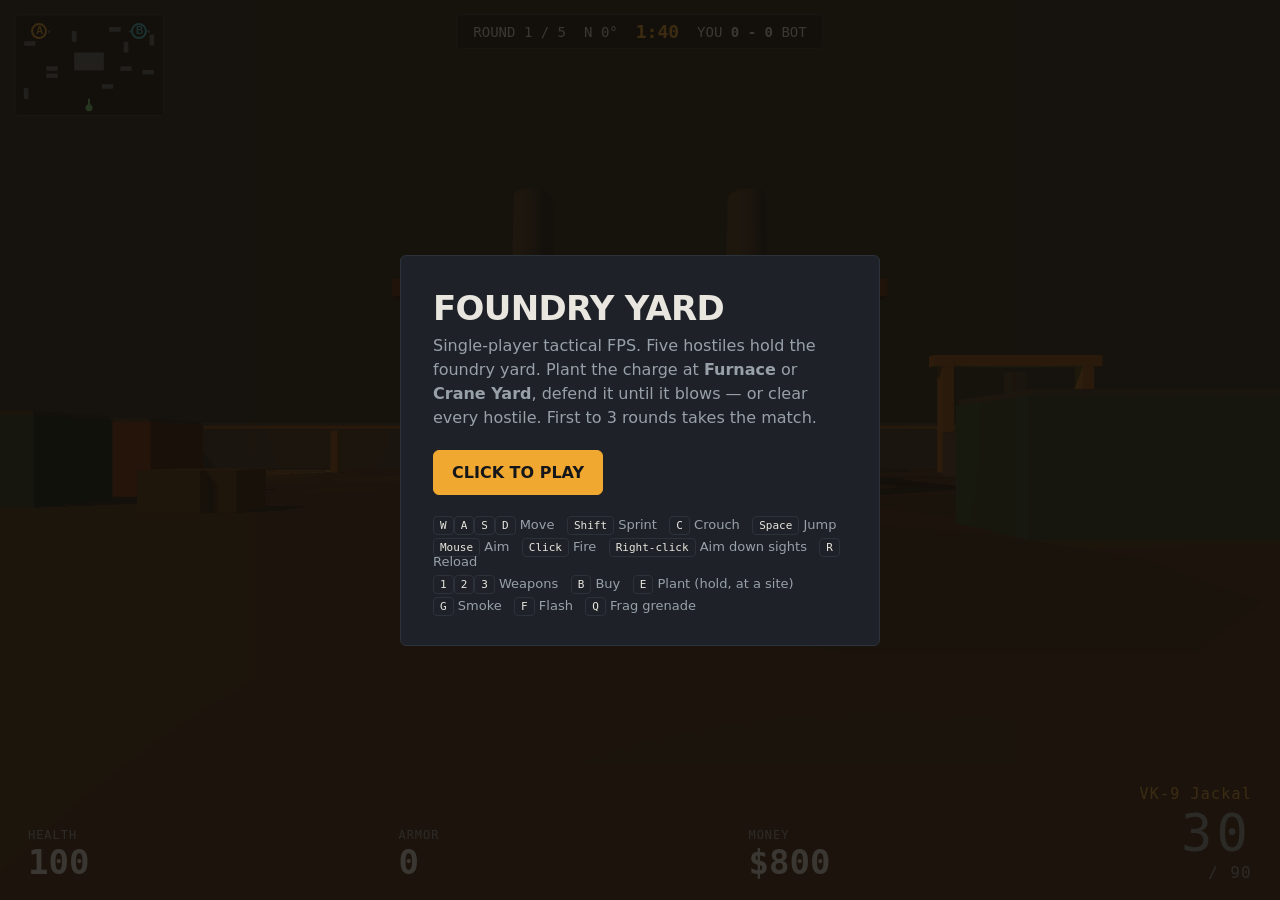
==== game/index.html @ 95e9629a "forge-fps: FOUNDRY YARD tactical FPS — original single-player three.js game Original 80x56 foundry-y" ====
<!doctype html>
<html lang="en">
<head>
<meta charset="utf-8">
<meta name="viewport" content="width=device-width, initial-scale=1">
<title>FOUNDRY YARD — Tactical FPS</title>
<style>
  :root { --amber:#f0a830; --cyan:#37c8d8; --ink:#e9e6df; --muted:#98a0a8; --red:#ff5a4d; --green:#7ddc7d; }
  * { box-sizing:border-box; }
  html,body { margin:0; height:100%; overflow:hidden; background:#1a1611; color:var(--ink); font-family:system-ui,-apple-system,'Segoe UI',sans-serif; }
  #game,#game canvas { position:fixed; inset:0; display:block; }
  #hud { position:fixed; inset:0; pointer-events:none; }
  #crosshair { position:fixed; left:50%; top:50%; width:22px; height:22px; transform:translate(-50%,-50%); }
  #crosshair i { position:absolute; background:var(--ink); opacity:.9; }
  #crosshair i:nth-child(1){ left:10px; top:0; width:2px; height:7px; }
  #crosshair i:nth-child(2){ left:10px; bottom:0; width:2px; height:7px; }
  #crosshair i:nth-child(3){ top:10px; left:0; height:2px; width:7px; }
  #crosshair i:nth-child(4){ top:10px; right:0; height:2px; width:7px; }
  #hitmarker { position:fixed; left:50%; top:50%; width:28px; height:28px; transform:translate(-50%,-50%) rotate(45deg); opacity:0; }
  #hitmarker.on { opacity:1; }
  #hitmarker i { position:absolute; background:var(--red); }
  #hitmarker.head i { background:var(--amber); }
  #hitmarker i:nth-child(1){ left:13px; top:0; width:2px; height:9px; }
  #hitmarker i:nth-child(2){ left:13px; bottom:0; width:2px; height:9px; }
  #hitmarker i:nth-child(3){ top:13px; left:0; height:2px; width:9px; }
  #hitmarker i:nth-child(4){ top:13px; right:0; height:2px; width:9px; }
  #topbar { position:fixed; top:14px; left:50%; transform:translateX(-50%); display:flex; gap:18px; align-items:center; font-family:ui-monospace,Menlo,monospace; font-size:14px; background:rgba(10,12,10,.6); padding:6px 16px; border:1px solid #2c323a; border-radius:4px; }
  #timer { color:var(--amber); font-size:18px; font-weight:700; }
  #score-value { color:var(--ink); font-weight:700; }
  #minimap { position:fixed; top:14px; left:14px; border:1px solid #2c323a; border-radius:4px; }
  #killfeed { position:fixed; top:14px; right:14px; text-align:right; font-size:13px; color:var(--ink); display:grid; gap:4px; }
  #killfeed div { background:rgba(10,12,10,.6); padding:3px 8px; border-radius:3px; }
  #bottombar { position:fixed; left:0; right:0; bottom:0; display:flex; justify-content:space-between; align-items:flex-end; padding:18px 28px; font-family:ui-monospace,Menlo,monospace; }
  .stat b { font-size:34px; font-weight:600; }
  .stat span { color:var(--muted); font-size:12px; display:block; letter-spacing:.08em; }
  #ammo-mag { font-size:52px; }
  #ammo-reserve { font-size:16px; color:var(--muted); }
  #weapon-name { font-size:15px; color:var(--amber); }
  #center-msg { position:fixed; top:22%; left:50%; transform:translateX(-50%); font-size:20px; font-weight:600; letter-spacing:.06em; text-shadow:0 2px 8px #000; text-align:center; }
  #plant-bar { position:fixed; top:32%; left:50%; transform:translateX(-50%); width:280px; text-align:center; }
  #plant-bar .track { height:8px; background:#2c323a; border-radius:4px; overflow:hidden; }
  #plant-fill { height:100%; width:0; background:var(--amber); }
  #plant-label { font-size:12px; letter-spacing:.12em; color:var(--amber); margin-top:6px; }
  #vignette { position:fixed; inset:0; pointer-events:none; opacity:0; background:radial-gradient(ellipse at center, transparent 55%, rgba(255,30,20,.55) 100%); transition:opacity .2s; }
  #vignette.on { opacity:1; }
  #flash { position:fixed; inset:0; pointer-events:none; opacity:0; background:#fff; }
  #flash.on { opacity:.9; }
  .overlay { position:fixed; inset:0; display:grid; place-items:center; padding:24px; background:rgba(20,16,12,.82); }
  .overlay[hidden] { display:none; }
  .panel { width:min(480px,100%); padding:32px; background:#1e2228; border:1px solid #2c323a; border-radius:6px; }
  .panel h1 { margin:0 0 6px; font-size:34px; letter-spacing:-.02em; }
  .panel h1 em { color:var(--amber); font-style:normal; }
  .panel p { margin:0 0 20px; color:var(--muted); line-height:1.5; }
  .panel button { font:inherit; font-weight:600; padding:12px 18px; border:1px solid var(--amber); border-radius:6px; background:var(--amber); color:#14161a; cursor:pointer; }
  .panel button:hover { background:var(--ink); border-color:var(--ink); }
  .keys { margin:22px 0 0; padding:0; list-style:none; display:grid; gap:7px; font-size:13px; color:var(--muted); }
  .keys kbd { padding:2px 6px; border:1px solid #2c323a; border-radius:4px; font-family:ui-monospace,Menlo,monospace; font-size:11px; color:var(--ink); }
  #buy-menu { position:fixed; inset:0; display:grid; place-items:center; background:rgba(20,16,12,.7); pointer-events:auto; }
  #buy-menu[hidden] { display:none; }
  .buy-panel { width:min(520px,94%); background:#1e2228; border:1px solid var(--amber); border-radius:6px; padding:24px; }
  .buy-panel h2 { margin:0 0 14px; color:var(--amber); letter-spacing:.08em; }
  .buy-row { display:flex; justify-content:space-between; gap:12px; width:100%; text-align:left; font:inherit; color:var(--ink); background:#262b31; border:1px solid #2c323a; border-radius:5px; padding:12px; margin-bottom:8px; cursor:pointer; }
  .buy-row:hover { border-color:var(--amber); }
  .buy-row span { color:var(--muted); font-size:13px; }
  .buy-note { color:var(--muted); font-size:13px; margin-top:6px; }
</style>
</head>
<body>
<div id="game"></div>
<div id="hud" aria-hidden="true">
  <canvas id="minimap" width="148" height="100"></canvas>
  <div id="topbar"><span id="round-label">ROUND 1 / 5</span><span id="compass">N 0°</span><span id="timer">1:40</span><span>YOU <b id="score-value">0 - 0</b> BOT</span></div>
  <div id="killfeed"></div>
  <div id="crosshair"><i></i><i></i><i></i><i></i></div>
  <div id="hitmarker"><i></i><i></i><i></i><i></i></div>
  <div id="center-msg"></div>
  <div id="plant-bar" hidden><div class="track"><div id="plant-fill"></div></div><div id="plant-label"></div></div>
  <div id="bottombar">
    <div class="stat"><span>HEALTH</span><b id="hp">100</b></div>
    <div class="stat"><span>ARMOR</span><b id="armor">0</b></div>
    <div class="stat"><span>MONEY</span><b id="money">$800</b></div>
    <div class="stat" style="text-align:right"><span id="weapon-name">VK-9 Jackal</span><span><span id="ammo-mag">30</span><span id="ammo-reserve">/ 90</span></span></div>
  </div>
  <div id="vignette"></div>
  <div id="flash"></div>
</div>

<div id="menu" class="overlay">
  <section class="panel" role="dialog" aria-modal="true">
    <h1 id="menu-title">FOUNDRY <em>YARD</em></h1>
    <p>Single-player tactical FPS. Five hostiles hold the foundry yard. Plant the charge at <b>Furnace</b> or <b>Crane Yard</b>, defend it until it blows — or clear every hostile. First to 3 rounds takes the match.</p>
    <button id="play" type="button">CLICK TO PLAY</button>
    <ul class="keys">
      <li><kbd>W</kbd><kbd>A</kbd><kbd>S</kbd><kbd>D</kbd> Move &nbsp; <kbd>Shift</kbd> Sprint &nbsp; <kbd>C</kbd> Crouch &nbsp; <kbd>Space</kbd> Jump</li>
      <li><kbd>Mouse</kbd> Aim &nbsp; <kbd>Click</kbd> Fire &nbsp; <kbd>Right-click</kbd> Aim down sights &nbsp; <kbd>R</kbd> Reload</li>
      <li><kbd>1</kbd><kbd>2</kbd><kbd>3</kbd> Weapons &nbsp; <kbd>B</kbd> Buy &nbsp; <kbd>E</kbd> Plant (hold, at a site)</li>
      <li><kbd>G</kbd> Smoke &nbsp; <kbd>F</kbd> Flash &nbsp; <kbd>Q</kbd> Frag grenade</li>
    </ul>
  </section>
</div>

<div id="buy-menu" hidden>
  <div class="buy-panel"><h2>BUY — FOUNDRY YARD</h2><div id="buy-items"></div></div>
</div>

<div id="end" class="overlay" hidden>
  <section class="panel" role="dialog" aria-modal="true">
    <h1 id="end-title">ROUND WON</h1>
    <p id="end-sub"></p>
    <button id="restart" type="button">CONTINUE</button>
  </section>
</div>

<script type="importmap">
{ "imports": { "three": "./vendor/three/three.module.min.js" } }
</script>
<script type="module" src="./src/main.js"></script>
</body>
</html>
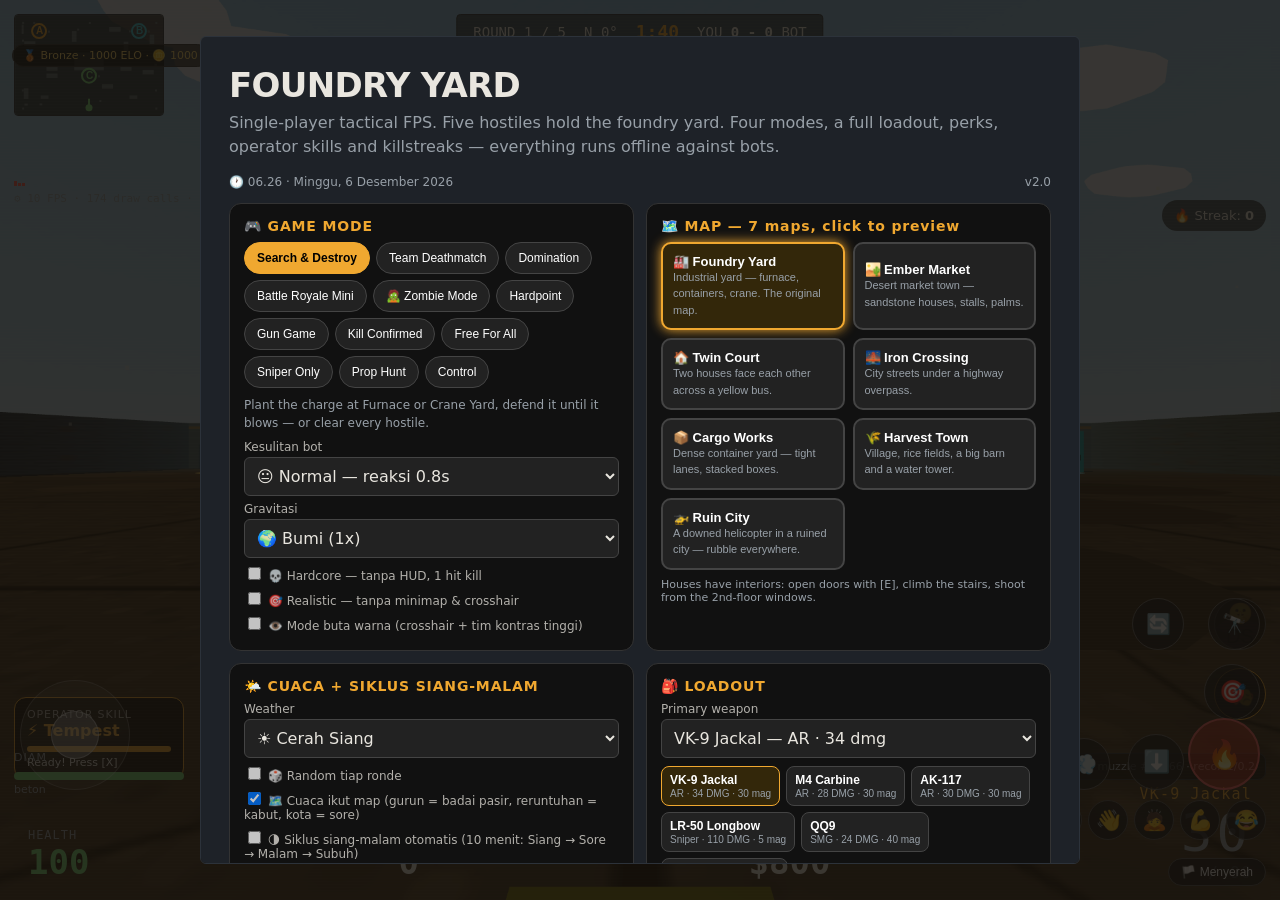
==== commit 92ce111a: "forge-fps v2: 7 maps, 21 weapons, mythic kill effects/finishers, emote wheel, weather + day-night cy" ====
--- a/game/index.html
+++ b/game/index.html
@@ -4,73 +4,27 @@
 <meta charset="utf-8">
 <meta name="viewport" content="width=device-width, initial-scale=1">
 <title>FOUNDRY YARD — Tactical FPS</title>
-<style>
-  :root { --amber:#f0a830; --cyan:#37c8d8; --ink:#e9e6df; --muted:#98a0a8; --red:#ff5a4d; --green:#7ddc7d; }
-  * { box-sizing:border-box; }
-  html,body { margin:0; height:100%; overflow:hidden; background:#1a1611; color:var(--ink); font-family:system-ui,-apple-system,'Segoe UI',sans-serif; }
-  #game,#game canvas { position:fixed; inset:0; display:block; }
-  #hud { position:fixed; inset:0; pointer-events:none; }
-  #crosshair { position:fixed; left:50%; top:50%; width:22px; height:22px; transform:translate(-50%,-50%); }
-  #crosshair i { position:absolute; background:var(--ink); opacity:.9; }
-  #crosshair i:nth-child(1){ left:10px; top:0; width:2px; height:7px; }
-  #crosshair i:nth-child(2){ left:10px; bottom:0; width:2px; height:7px; }
-  #crosshair i:nth-child(3){ top:10px; left:0; height:2px; width:7px; }
-  #crosshair i:nth-child(4){ top:10px; right:0; height:2px; width:7px; }
-  #hitmarker { position:fixed; left:50%; top:50%; width:28px; height:28px; transform:translate(-50%,-50%) rotate(45deg); opacity:0; }
-  #hitmarker.on { opacity:1; }
-  #hitmarker i { position:absolute; background:var(--red); }
-  #hitmarker.head i { background:var(--amber); }
-  #hitmarker i:nth-child(1){ left:13px; top:0; width:2px; height:9px; }
-  #hitmarker i:nth-child(2){ left:13px; bottom:0; width:2px; height:9px; }
-  #hitmarker i:nth-child(3){ top:13px; left:0; height:2px; width:9px; }
-  #hitmarker i:nth-child(4){ top:13px; right:0; height:2px; width:9px; }
-  #topbar { position:fixed; top:14px; left:50%; transform:translateX(-50%); display:flex; gap:18px; align-items:center; font-family:ui-monospace,Menlo,monospace; font-size:14px; background:rgba(10,12,10,.6); padding:6px 16px; border:1px solid #2c323a; border-radius:4px; }
-  #timer { color:var(--amber); font-size:18px; font-weight:700; }
-  #score-value { color:var(--ink); font-weight:700; }
-  #minimap { position:fixed; top:14px; left:14px; border:1px solid #2c323a; border-radius:4px; }
-  #killfeed { position:fixed; top:14px; right:14px; text-align:right; font-size:13px; color:var(--ink); display:grid; gap:4px; }
-  #killfeed div { background:rgba(10,12,10,.6); padding:3px 8px; border-radius:3px; }
-  #bottombar { position:fixed; left:0; right:0; bottom:0; display:flex; justify-content:space-between; align-items:flex-end; padding:18px 28px; font-family:ui-monospace,Menlo,monospace; }
-  .stat b { font-size:34px; font-weight:600; }
-  .stat span { color:var(--muted); font-size:12px; display:block; letter-spacing:.08em; }
-  #ammo-mag { font-size:52px; }
-  #ammo-reserve { font-size:16px; color:var(--muted); }
-  #weapon-name { font-size:15px; color:var(--amber); }
-  #center-msg { position:fixed; top:22%; left:50%; transform:translateX(-50%); font-size:20px; font-weight:600; letter-spacing:.06em; text-shadow:0 2px 8px #000; text-align:center; }
-  #plant-bar { position:fixed; top:32%; left:50%; transform:translateX(-50%); width:280px; text-align:center; }
-  #plant-bar .track { height:8px; background:#2c323a; border-radius:4px; overflow:hidden; }
-  #plant-fill { height:100%; width:0; background:var(--amber); }
-  #plant-label { font-size:12px; letter-spacing:.12em; color:var(--amber); margin-top:6px; }
-  #vignette { position:fixed; inset:0; pointer-events:none; opacity:0; background:radial-gradient(ellipse at center, transparent 55%, rgba(255,30,20,.55) 100%); transition:opacity .2s; }
-  #vignette.on { opacity:1; }
-  #flash { position:fixed; inset:0; pointer-events:none; opacity:0; background:#fff; }
-  #flash.on { opacity:.9; }
-  .overlay { position:fixed; inset:0; display:grid; place-items:center; padding:24px; background:rgba(20,16,12,.82); }
-  .overlay[hidden] { display:none; }
-  .panel { width:min(480px,100%); padding:32px; background:#1e2228; border:1px solid #2c323a; border-radius:6px; }
-  .panel h1 { margin:0 0 6px; font-size:34px; letter-spacing:-.02em; }
-  .panel h1 em { color:var(--amber); font-style:normal; }
-  .panel p { margin:0 0 20px; color:var(--muted); line-height:1.5; }
-  .panel button { font:inherit; font-weight:600; padding:12px 18px; border:1px solid var(--amber); border-radius:6px; background:var(--amber); color:#14161a; cursor:pointer; }
-  .panel button:hover { background:var(--ink); border-color:var(--ink); }
-  .keys { margin:22px 0 0; padding:0; list-style:none; display:grid; gap:7px; font-size:13px; color:var(--muted); }
-  .keys kbd { padding:2px 6px; border:1px solid #2c323a; border-radius:4px; font-family:ui-monospace,Menlo,monospace; font-size:11px; color:var(--ink); }
-  #buy-menu { position:fixed; inset:0; display:grid; place-items:center; background:rgba(20,16,12,.7); pointer-events:auto; }
-  #buy-menu[hidden] { display:none; }
-  .buy-panel { width:min(520px,94%); background:#1e2228; border:1px solid var(--amber); border-radius:6px; padding:24px; }
-  .buy-panel h2 { margin:0 0 14px; color:var(--amber); letter-spacing:.08em; }
-  .buy-row { display:flex; justify-content:space-between; gap:12px; width:100%; text-align:left; font:inherit; color:var(--ink); background:#262b31; border:1px solid #2c323a; border-radius:5px; padding:12px; margin-bottom:8px; cursor:pointer; }
-  .buy-row:hover { border-color:var(--amber); }
-  .buy-row span { color:var(--muted); font-size:13px; }
-  .buy-note { color:var(--muted); font-size:13px; margin-top:6px; }
-</style>
+<link rel="stylesheet" href="./style.css">
+<link rel="manifest" href="./manifest.json">
+<meta name="theme-color" content="#f0a830">
 </head>
 <body>
 <div id="game"></div>
 <div id="hud" aria-hidden="true">
   <canvas id="minimap" width="148" height="100"></canvas>
   <div id="topbar"><span id="round-label">ROUND 1 / 5</span><span id="compass">N 0°</span><span id="timer">1:40</span><span>YOU <b id="score-value">0 - 0</b> BOT</span></div>
+  <div id="objective"><b id="mode-name">SEARCH &amp; DESTROY</b> • <span id="objective-text">Plant the charge at Furnace or Crane Yard</span></div>
   <div id="killfeed"></div>
+  <div id="killstreak-bar">
+    <div id="streak-info">🔥 Streak: <b id="streak-count">0</b></div>
+    <div id="ks-list"></div>
+  </div>
+  <div id="operator-box">
+    <div class="lbl">OPERATOR SKILL</div>
+    <div id="operator-name">⚡ Tempest</div>
+    <div class="track"><div id="operator-bar"></div></div>
+    <div id="operator-cd">Ready! Press [X]</div>
+  </div>
   <div id="crosshair"><i></i><i></i><i></i><i></i></div>
   <div id="hitmarker"><i></i><i></i><i></i><i></i></div>
   <div id="center-msg"></div>
@@ -83,18 +37,388 @@
   </div>
   <div id="vignette"></div>
   <div id="flash"></div>
+  <div id="lens-flare"></div>
+  <div id="flash-purple"></div>
+  <div id="emote-pop"></div>
+  <div id="mythic-effect"></div>
+  <div id="interact-hint"></div>
+  <button id="wheel-btn" type="button" title="Emote wheel">🎭</button>
+  <button id="crouch-btn" type="button" title="Crouch">⬇️</button>
+  <button id="ads-btn" type="button" title="Aim down sights">🎯</button>
+  <div id="emote-wheel" hidden></div>
+  <div id="profile-chip">🥉 Bronze · 1000 ELO · 🪙 1000</div>
+  <div id="dmg-number"></div>
+  <div id="weather-flash"></div>
+  <div id="scope-overlay" hidden><div class="scope-tube"></div></div>
+  <div id="killcam" hidden>
+    <div class="kc-card">
+      <div style="font-size:12px;letter-spacing:.2em;color:#ff8a80">💀 KILLED BY</div>
+      <div id="killcam-body"></div>
+      <div id="killcam-detail" hidden></div>
+      <div style="font-size:12px;color:var(--muted)">Auto-spectate dalam <b id="killcam-timer">3</b> detik</div>
+      <div style="display:flex;gap:8px;justify-content:center;margin-top:12px">
+        <button id="killcam-detail-btn" class="mini-btn" type="button">👁️ Lihat Pembunuh Full</button>
+        <button id="killcam-skip" class="mini-btn" type="button">⏭️ Skip — Spectate</button>
+      </div>
+    </div>
+  </div>
+  <div id="spectate-bar" hidden>👁️ Spectating <b id="spectate-name"></b>
+    <button id="spec-prev" type="button">⏮️ Prev</button>
+    <button id="spec-next" type="button">Next ⏭️</button>
+    <button id="spec-free" type="button">🎥 Free Cam</button>
+    <button id="spec-exit" type="button">✖️ Keluar</button>
+  </div>
+  <div id="blood-splatter"></div>
+  <div id="blood-lens"></div>
+  <div id="lens-rain"></div>
+  <div id="nv-overlay"></div>
+  <div id="thermal-overlay"></div>
+  <div id="levelup" hidden></div>
+  <div id="scoreboard" hidden></div>
+  <div id="fps"></div>
+  <div id="ping"></div>
+  <div id="fps-graph"></div>
+  <div id="engine-stats"></div>
+  <div id="stamina-bar"><div id="stamina-fill"></div></div>
+  <div id="move-status">DIAM</div>
+  <div id="surface-label">beton</div>
+  <div id="reload-bar" hidden><div class="track"><div id="reload-fill"></div></div><div id="reload-label"></div></div>
+  <div id="hint-bar"></div>
+  <div id="chat-log"></div>
+  <div id="chat-bubble" hidden></div>
+  <div id="kill-message" hidden><div id="kill-title"></div><div id="kill-sub"></div></div>
+  <div id="kill-confirm" hidden></div>
+  <div id="weapon-fx"></div>
+  <canvas id="minimap-big" width="400" height="280" hidden></canvas>
+  <div id="scope-zoom" hidden></div>
+  <div id="quick-emotes"></div>
+  <button id="surrender-btn" type="button">🏳️ Menyerah</button>
+  <button id="ds-toggle" type="button" title="Dead Silence">🤫 DS</button>
+  <button id="dash-btn" type="button" title="Lompat / Slide">💨</button>
+  <button id="scope-btn" type="button" title="Scope">🔭</button>
+  <button id="reload-btn" type="button" title="Reload">🔄</button>
+  <div id="joystick"><div id="joystick-knob"></div></div>
+  <button id="fire-btn" type="button">🔥</button>
+  <button id="fire-btn-left" type="button">🔥</button>
+  <div id="death-screen" hidden>
+    <div class="death-card">
+      <div style="font-size:28px">💀 KAMU MATI</div>
+      <div id="death-info"></div>
+      <div>Respawn dalam <b id="death-timer">3</b> detik…</div>
+      <button id="death-skip" class="mini-btn" type="button">⏭️ Skip Respawn</button>
+    </div>
+  </div>
+  <div id="victory-screen" hidden>
+    <div class="victory-card">
+      <div id="victory-title" style="font-size:28px">🏆 MENANG!</div>
+      <div id="victory-info"></div>
+      <button id="victory-close" class="mini-btn" type="button">Lanjut</button>
+    </div>
+  </div>
+</div>
+
+<div id="loading">
+  <div class="load-box">
+    <div style="font-size:22px;letter-spacing:.2em">FOUNDRY YARD</div>
+    <div class="load-bar"><div id="load-fill"></div></div>
+    <div id="load-tip">Memuat map…</div>
+  </div>
+</div>
+<div id="tutorial" hidden>
+  <div class="tut-card">
+    <div id="tut-title">TUTORIAL 1/6</div>
+    <div id="tut-body"></div>
+    <div style="display:flex;gap:8px;justify-content:center;margin-top:14px">
+      <button id="tut-skip" class="mini-btn" type="button">Skip Tutorial</button>
+      <button id="tut-next" class="mini-btn" type="button">Lanjut →</button>
+    </div>
+  </div>
+</div>
+<div id="paused" hidden>
+  <div class="paused-card">⏸️ PAUSED — klik untuk lanjut</div>
+</div>
+
+<div id="finisher" hidden>
+  <div class="letterbox top"></div>
+  <div class="letterbox bottom"></div>
+  <div id="finisher-center">
+    <div id="finisher-cine">SLOW-MO 0.2x • CINEMATIC</div>
+    <div id="finisher-title"></div>
+    <div id="finisher-sub"></div>
+    <div id="finisher-desc"></div>
+    <div class="fin-track"><div id="finisher-bar"></div></div>
+  </div>
 </div>
 
 <div id="menu" class="overlay">
   <section class="panel" role="dialog" aria-modal="true">
     <h1 id="menu-title">FOUNDRY <em>YARD</em></h1>
-    <p>Single-player tactical FPS. Five hostiles hold the foundry yard. Plant the charge at <b>Furnace</b> or <b>Crane Yard</b>, defend it until it blows — or clear every hostile. First to 3 rounds takes the match.</p>
-    <button id="play" type="button">CLICK TO PLAY</button>
+    <p>Single-player tactical FPS. Five hostiles hold the foundry yard. Four modes, a full loadout, perks, operator skills and killstreaks — everything runs offline against bots.</p>
+    <div style="display:flex;justify-content:space-between;font-size:12px;color:var(--muted)">
+      <span id="lobby-clock"></span>
+      <span id="version-note">v2.0</span>
+    </div>
+    <div class="menu-grid">
+      <div class="menu-sec">
+        <h3>🎮 GAME MODE</h3>
+        <div class="mode-btns" id="mode-btns">
+          <button class="mode-btn sel" data-mode="snd">Search &amp; Destroy</button>
+          <button class="mode-btn" data-mode="tdm">Team Deathmatch</button>
+          <button class="mode-btn" data-mode="dom">Domination</button>
+          <button class="mode-btn" data-mode="br">Battle Royale Mini</button>
+          <button class="mode-btn" data-mode="zombie">🧟 Zombie Mode</button>
+          <button class="mode-btn" data-mode="hardpoint">Hardpoint</button>
+          <button class="mode-btn" data-mode="gungame">Gun Game</button>
+          <button class="mode-btn" data-mode="killconfirmed">Kill Confirmed</button>
+          <button class="mode-btn" data-mode="ffa">Free For All</button>
+          <button class="mode-btn" data-mode="sniperonly">Sniper Only</button>
+          <button class="mode-btn" data-mode="prophunt">Prop Hunt</button>
+          <button class="mode-btn" data-mode="control">Control</button>
+        </div>
+        <div id="mode-desc" style="font-size:12px;color:var(--muted);margin-top:8px;line-height:1.5">Plant the charge at Furnace or Crane Yard, defend it until it blows — or clear every hostile.</div>
+        <label style="display:block;margin-top:8px">Kesulitan bot</label>
+        <select id="difficulty-select">
+          <option value="easy">😊 Easy — reaksi 1.2s, aim error besar</option>
+          <option value="normal" selected>😐 Normal — reaksi 0.8s</option>
+          <option value="hard">😠 Hard — reaksi 0.5s, damage +20%</option>
+          <option value="veteran">💀 Veteran — reaksi 0.3s, damage +50%</option>
+        </select>
+        <label style="display:block;margin-top:6px">Gravitasi</label>
+        <select id="gravity-select">
+          <option value="1" selected>🌍 Bumi (1x)</option>
+          <option value="0.38">🪐 Mars (0.38x — lompat lebih tinggi)</option>
+          <option value="0.16">🌙 Bulan (0.16x — lompat jauh)</option>
+        </select>
+        <label style="display:block;margin-top:6px"><input type="checkbox" id="flag-hardcore"> 💀 Hardcore — tanpa HUD, 1 hit kill</label>
+        <label style="display:block"><input type="checkbox" id="flag-realistic"> 🎯 Realistic — tanpa minimap &amp; crosshair</label>
+        <label style="display:block"><input type="checkbox" id="flag-colorblind"> 👁️ Mode buta warna (crosshair + tim kontras tinggi)</label>
+      </div>
+      <div class="menu-sec">
+        <h3>🗺️ MAP — 7 maps, click to preview</h3>
+        <div class="map-grid" id="map-picker"></div>
+        <div style="font-size:11px;color:var(--muted);margin-top:8px">Houses have interiors: open doors with [E], climb the stairs, shoot from the 2nd-floor windows.</div>
+      </div>
+      <div class="menu-sec">
+        <h3>🌤️ CUACA + SIKLUS SIANG-MALAM</h3>
+        <label>Weather</label>
+        <select id="weather-select"></select>
+        <label style="display:block;margin-top:6px"><input type="checkbox" id="weather-auto"> 🎲 Random tiap ronde</label>
+        <label style="display:block"><input type="checkbox" id="weather-map" checked> 🗺️ Cuaca ikut map (gurun = badai pasir, reruntuhan = kabut, kota = sore)</label>
+        <label style="display:block"><input type="checkbox" id="cycle-toggle"> 🌗 Siklus siang-malam otomatis (10 menit: Siang → Sore → Malam → Subuh)</label>
+        <div id="cycle-bar-wrap"><div id="cycle-bar"></div></div>
+        <div style="font-size:12px"><span id="cycle-time">☀️ Siang (10:00)</span> · <span id="cycle-countdown"></span></div>
+        <div style="font-size:11px;color:var(--muted);margin-top:6px">Cuaca manual (hujan/badai/pasir/salju/kabut) tidak ditimpa siklus.</div>
+      </div>
+      <div class="menu-sec">
+        <h3>🎒 LOADOUT</h3>
+        <label>Primary weapon</label>
+        <select id="load-primary">
+          <option value="0">VK-9 Jackal — AR · 34 dmg</option>
+          <option value="1">M4 Carbine — AR · 28 dmg</option>
+          <option value="2">AK-117 — AR · 30 dmg</option>
+          <option value="3">LR-50 Longbow — Sniper · 110 dmg</option>
+          <option value="4">QQ9 — SMG · 24 dmg</option>
+          <option value="5">RPD — LMG · 32 dmg</option>
+        </select>
+        <div id="weapon-selector" style="margin-top:8px"></div>
+        <label>Secondary</label>
+        <select id="load-secondary" disabled><option>P-12 Sidewinder — Pistol · 53 dmg</option></select>
+        <label>Operator skill</label>
+        <select id="load-operator">
+          <option value="tempest">⚡ Tempest — one-hit lightning shot (60s)</option>
+          <option value="annihilator">🔫 Annihilator — 6 shots at 200 dmg (50s)</option>
+          <option value="gravity">💥 Gravity Spikes — 80 dmg within 8m (70s)</option>
+          <option value="warmachine">💣 War Machine — 6 HE grenades (70s)</option>
+          <option value="hive">🐝 H.I.V.E — 3 trap mines (65s)</option>
+          <option value="bull">🐂 Bull Charge — 100 dmg in path (55s)</option>
+          <option value="purifier">🔥 Purifier — flamethrower cone (75s)</option>
+          <option value="sparrow">🏹 Sparrow — explosive arrow (60s)</option>
+          <option value="tak5">💚 Tak-5 — heal full + revive ally (80s)</option>
+          <option value="k9">🐕 K9 — attack dog 30s (70s)</option>
+        </select>
+        <div style="display:flex;gap:6px;margin-top:8px">
+          <button id="loadout-export" class="mini-btn" type="button">📤 Export Loadout</button>
+          <button id="loadout-import" class="mini-btn" type="button">📥 Import Loadout</button>
+        </div>
+        <div id="loadout-code" style="font-size:11px;word-break:break-all;color:var(--muted);margin-top:6px"></div>
+      </div>
+      <div class="menu-sec">
+        <h3>🔫 PREVIEW SENJATA 3D</h3>
+        <canvas id="preview-canvas" width="320" height="180" style="width:100%;background:#111;border-radius:8px"></canvas>
+        <div style="font-size:11px;color:var(--muted);margin-top:6px">Model senjata berputar — ganti primary di Loadout untuk melihat senjata lain.</div>
+      </div>
+      <div class="menu-sec">
+        <h3>🧑‍🚀 KARAKTER — operator + outfit</h3>
+        <label>Operator (bot pakai operator bervariasi)</label>
+        <select id="load-charop"></select>
+        <label>Skin karakter (baju, bukan senjata)</label>
+        <select id="load-charskin"></select>
+        <div style="font-size:11px;color:var(--muted);margin-top:6px">Specter (masker tengkorak) · Blade (jenggot + topi) · Captain (baret + kumis) · Viper (cewek, rambut panjang) · Scout (cewek, kacamata) · Skull (masker tengkorak putih). Skin terkunci bisa dibeli di Shop dengan coin.</div>
+      </div>
+      <div class="menu-sec">
+        <h3>🔧 GUNSMITH — 5 attachment</h3>
+        <div id="gunsmith-slots"></div>
+        <div id="gunsmith-stats" style="margin-top:8px"></div>
+        <div style="font-size:11px;color:var(--muted);margin-top:6px">Damage drop by range: &gt;range = 50%, &gt;1.5x range = 30%. ADS +10% damage. Scope 4x/8x = FOV 35/30 saat ADS.</div>
+      </div>
+      <div class="menu-sec">
+        <h3>✨ PERKS — pick up to 3</h3>
+        <div class="perk-grid" id="perk-grid">
+          <label><input type="checkbox" class="perk" value="ghost"> 👻 Ghost</label>
+          <label><input type="checkbox" class="perk" value="lightweight" checked> ⚡ Lightweight</label>
+          <label><input type="checkbox" class="perk" value="hardline"> 🎯 Hardline</label>
+          <label><input type="checkbox" class="perk" value="quickfix" checked> 💚 Quick Fix</label>
+          <label><input type="checkbox" class="perk" value="dead_silence"> 🤫 Dead Silence</label>
+          <label><input type="checkbox" class="perk" value="flak_jacket"> 🛡️ Flak Jacket</label>
+        </div>
+        <div style="font-size:11px;color:var(--muted);margin-top:8px;line-height:1.5">Ghost: bots spot you at half range · Lightweight: +15% speed · Hardline: streaks need 1 fewer kill · Quick Fix: regen 2x · Dead Silence: bots hear shots at half range · Flak Jacket: -40% blast damage</div>
+      </div>
+      <div class="menu-sec">
+        <h3>👑 MYTHIC SKIN</h3>
+        <div class="mythic-opt" id="mythic-opt">
+          <button class="mythic-btn sel" data-mythic="none">Standard</button>
+          <button class="mythic-btn" data-mythic="gold">🟡 Gold</button>
+          <button class="mythic-btn" data-mythic="neon">🟢 Neon</button>
+          <button class="mythic-btn" data-mythic="crimson">🔴 Crimson</button>
+          <button class="mythic-btn" data-mythic="frost">❄️ Frost</button>
+          <button class="mythic-btn" data-mythic="rainbow">🌈 Rainbow</button>
+          <button class="mythic-btn dragon" data-mythic="dragon">🐉 Inferno Dragon</button>
+          <button class="mythic-btn void" data-mythic="void">👑 Void Reaper</button>
+        </div>
+        <div style="font-size:11px;color:var(--muted);margin-top:8px">Mythic skins glow, shed particles and change your killfeed. Gold Tier 5 · Neon 10 · Crimson 25 · Frost 35 · Rainbow 40 · Void 45 · Dragon 50. Dragon kills summon a 3D dragon, Void kills open a portal.</div>
+      </div>
+      <div class="menu-sec">
+        <h3>🏆 BATTLE PASS — SEASON 1 <span id="bp-tier" style="float:right">Tier 1/50</span></h3>
+        <div class="bp-bar"><div id="bp-bar"></div></div>
+        <div id="bp-missions" style="font-size:12px;line-height:1.8">
+          <div>🎯 Kill 5 enemies: <span>0/5</span> → +100 XP</div>
+          <div>🎯 Headshot 3 times: <span>0/3</span> → +150 XP</div>
+          <div>🏆 Win 1 round: <span>0/1</span> → +200 XP</div>
+        </div>
+        <div style="font-size:11px;color:var(--muted);margin-top:6px">Tier 5 Gold · 10 Neon · 20 Dragon · 25 Crimson · 30 Galaxy Card · 35 Frost · 40 Rainbow · 45 👑 Void Reaper · 50 🐉 Inferno Dragon</div>
+      </div>
+      <div class="menu-sec">
+        <h3>🎬 MYTHIC FINISHER — round-win cinematic</h3>
+        <div class="fin-grid" id="finisher-grid"></div>
+        <div style="display:flex;gap:6px;margin-top:10px">
+          <button id="finisher-preview" class="mini-btn" type="button">▶ Preview Finisher</button>
+        </div>
+        <div style="font-size:11px;color:var(--muted);margin-top:6px">Plays on the last kill of a won round: slow-mo 0.2x, letterbox, cinematic camera, dramatic music. Mythic finishers grant +200 XP.</div>
+      </div>
+      <div class="menu-sec">
+        <h3>🎭 EMOTE WHEEL — custom</h3>
+        <div class="wheel-preview" id="wheel-preview"></div>
+        <div style="font-size:11px;color:var(--muted)">Click a wheel slot, then click an emote from the pool to assign it.</div>
+        <div class="pool-grid" id="emote-pool" style="margin-top:8px"></div>
+        <div style="display:flex;gap:6px;margin-top:10px;align-items:center">
+          <button id="wheel-reset" class="mini-btn" type="button">Reset Default</button>
+          <input id="preset-name" class="mini-input" placeholder="Preset name…" maxlength="24">
+          <button id="preset-save" class="mini-btn" type="button">⭐ Save as Preset</button>
+        </div>
+        <h3 style="margin-top:14px">🎡 WHEEL PRESETS</h3>
+        <div class="preset-grid" id="preset-cards"></div>
+      </div>
+      <div class="menu-sec" style="grid-column:1 / -1">
+        <div id="daily-card"></div>
+      </div>
+      <div class="menu-sec">
+        <h3>🃏 CALLING CARD</h3>
+        <div class="card-grid" id="card-grid">
+          <div class="calling-card card-firestorm sel" data-card="firestorm"><b>🔥 Firestorm</b><span>Burning fire</span></div>
+          <div class="calling-card card-galaxy" data-card="galaxy"><b>🌌 Galaxy</b><span>Moving stars</span></div>
+          <div class="calling-card card-lightning" data-card="lightning"><b>⚡ Lightning</b><span>Striking bolts</span></div>
+          <div class="calling-card card-dragon" data-card="dragon"><b>🐉 Dragon Lord</b><span>Flying dragon</span></div>
+        </div>
+        <div style="font-size:11px;color:var(--muted);margin-top:8px">Your card styles the killfeed and shows in the lobby.</div>
+      </div>
+      <div class="menu-sec">
+        <h3>🛒 SHOP <span id="shop-coins" style="float:right">🪙 1000</span></h3>
+        <div style="font-size:11px;color:var(--muted);margin-bottom:8px">Coin didapat dari bermain (kill +50, win +200, quest, zombie kill). Bukan uang asli.</div>
+        <div id="shop-grid"></div>
+        <h3 style="margin-top:12px">🎰 GACHA</h3>
+        <div style="display:flex;gap:6px">
+          <button id="gacha-1" class="mini-btn" type="button">🎰 1x — 100 🪙</button>
+          <button id="gacha-10" class="mini-btn" type="button">🎰 10x — 900 🪙</button>
+        </div>
+        <div style="font-size:11px;color:var(--muted);margin-top:6px">Common 60% · Rare 25% · Epic 10% · Legendary 5%. Duplikat → +50 🪙.</div>
+        <h3 style="margin-top:12px">🍀 LUCKY DRAW &amp; CRATE</h3>
+        <div style="display:flex;gap:6px">
+          <button id="lucky-draw" class="mini-btn" type="button">🍀 Lucky Draw — 80 🪙</button>
+          <button id="crate-buy" class="mini-btn" type="button">📦 Crate — 10 🪙</button>
+        </div>
+        <div style="font-size:11px;color:var(--muted);margin-top:6px">Lucky Draw: skin 25% · camo 25% · emote 20% · +120 🪙 30%. Crate: +15 🪙 50% · +60 ammo 30% · +1 medkit 20%. Semua pakai coin lokal — bukan uang asli.</div>
+      </div>
+      <div class="menu-sec">
+        <h3>🎯 QUESTS</h3>
+        <div id="quest-list" style="font-size:12px;line-height:1.8"></div>
+      </div>
+      <div class="menu-sec">
+        <h3>👤 PROFIL + RANK</h3>
+        <div id="profile-card" style="font-size:13px;line-height:1.8"></div>
+        <div style="font-size:11px;color:var(--muted);margin-top:6px">ELO: menang +25, kalah −15. Rank: Bronze → Silver → Gold → Platinum → Diamond → Master → Legendary.</div>
+      </div>
+      <div class="menu-sec">
+        <h3>📼 REPLAY — match history</h3>
+        <div id="replay-list"></div>
+      </div>
+      <div class="menu-sec">
+        <h3>⚙️ PENGATURAN — 5 tab</h3>
+        <div id="settings-panel"></div>
+        <div style="display:flex;gap:6px;margin-top:8px;flex-wrap:wrap">
+          <button id="sound-test" class="mini-btn" type="button">🔊 Tes Semua Suara</button>
+          <button id="voice-cmd" class="mini-btn" type="button">🎤 Voice Command</button>
+          <button id="settings-export" class="mini-btn" type="button">📤 Export Setting</button>
+          <button id="settings-import" class="mini-btn" type="button">📥 Import Setting</button>
+          <button id="settings-reset" class="mini-btn" type="button">♻️ Reset Semua</button>
+        </div>
+        <div id="settings-code" style="font-size:11px;word-break:break-all;color:var(--muted);margin-top:6px"></div>
+        <div style="font-size:11px;color:var(--muted);margin-top:6px">Pointer lock sudah raw — tidak ada setting Raw Input / akselerasi mouse palsu. Mute Voice tidak ada — tidak ada voice chat di single-player.</div>
+      </div>
+      <div class="menu-sec">
+        <h3>🎨 WARNA — semua benda</h3>
+        <div id="color-section"></div>
+        <div style="font-size:11px;color:var(--muted);margin-top:6px">Pilihan warna tersimpan otomatis (localStorage) dan diterapkan saat map dimuat.</div>
+      </div>
+      <div class="menu-sec">
+        <h3>🏆 ACHIEVEMENT</h3>
+        <div id="achievement-list" style="font-size:12px;line-height:1.8"></div>
+      </div>
+      <div class="menu-sec">
+        <h3>🚪 CUSTOM ROOM (lokal)</h3>
+        <label>Nama room</label>
+        <input id="room-name" class="mini-input" value="Room Saya" maxlength="24">
+        <label style="display:block;margin-top:6px">Password (opsional, lokal saja)</label>
+        <input id="room-pass" class="mini-input" type="password" maxlength="24" placeholder="—">
+        <div style="font-size:11px;color:var(--muted);margin-top:6px">Room lokal: map + mode + nama tersimpan sebagai konfigurasi saja. Tidak ada pemain lain yang bisa join — game ini single-player offline.</div>
+      </div>
+      <div class="menu-sec">
+        <h3>🎆 EVENT DUNIA</h3>
+        <div style="display:flex;gap:6px;flex-wrap:wrap">
+          <button class="mini-btn event-btn" data-event="quake" type="button">🌋 Gempa</button>
+          <button class="mini-btn event-btn" data-event="fireworks" type="button">🎆 Kembang Api</button>
+          <button class="mini-btn event-btn" data-event="rainbow" type="button">🌈 Pelangi</button>
+          <button class="mini-btn event-btn" data-event="nightmarket" type="button">🌙 Pasar Malam (+50 🪙)</button>
+        </div>
+        <div style="display:flex;gap:6px;margin-top:8px;flex-wrap:wrap">
+          <button id="props-table-btn" class="mini-btn" type="button">🧱 Tabel Benda</button>
+          <button id="fx-table-btn" class="mini-btn" type="button">🔫 Tabel Efek Senjata</button>
+        </div>
+        <div id="ref-table" style="font-size:11px;line-height:1.6;margin-top:8px"></div>
+      </div>
+      <div class="menu-sec" style="grid-column:1 / -1">
+        <h3>ℹ️ TENTANG GAME INI</h3>
+        <div style="font-size:12px;line-height:1.7;color:var(--muted)">Game single-player offline — tidak ada akun, tidak ada uang asli, tidak ada data yang dikumpulkan. Semua progres (Battle Pass, coin, setting, warna, achievement) tersimpan lokal di browser kamu (localStorage), bukan cloud save. Versi <b id="version-note-2">v2.0</b> — changelog: mode baru (Kill Confirmed, FFA, Sniper Only, Prop Hunt, Control, Hardpoint, Gun Game), senjata 21 + Gunsmith 8 slot, Pack-a-Punch &amp; Perk-a-Cola di Zombie, hewan &amp; NPC ambient, gravitasi Bulan/Mars, perbaikan bug movement &amp; reload.</div>
+      </div>
+    </div>
+    <button id="play" class="cta" type="button">CLICK TO PLAY</button>
     <ul class="keys">
-      <li><kbd>W</kbd><kbd>A</kbd><kbd>S</kbd><kbd>D</kbd> Move &nbsp; <kbd>Shift</kbd> Sprint &nbsp; <kbd>C</kbd> Crouch &nbsp; <kbd>Space</kbd> Jump</li>
-      <li><kbd>Mouse</kbd> Aim &nbsp; <kbd>Click</kbd> Fire &nbsp; <kbd>Right-click</kbd> Aim down sights &nbsp; <kbd>R</kbd> Reload</li>
-      <li><kbd>1</kbd><kbd>2</kbd><kbd>3</kbd> Weapons &nbsp; <kbd>B</kbd> Buy &nbsp; <kbd>E</kbd> Plant (hold, at a site)</li>
-      <li><kbd>G</kbd> Smoke &nbsp; <kbd>F</kbd> Flash &nbsp; <kbd>Q</kbd> Frag grenade</li>
+      <li><kbd>W</kbd><kbd>A</kbd><kbd>S</kbd><kbd>D</kbd> Move &nbsp; <kbd>Shift</kbd> Sprint (tahan 1 dtk = Tactical Sprint 10.5) &nbsp; <kbd>C</kbd> Crouch / Slide (saat lari) &nbsp; <kbd>C</kbd><kbd>C</kbd> Dolphin Dive (di udara) &nbsp; <kbd>Z</kbd> Prone &nbsp; <kbd>Space</kbd> Jump / Parkour</li>
+      <li><kbd>Mouse</kbd> Aim &nbsp; <kbd>Click</kbd> Fire &nbsp; <kbd>Right-click</kbd> Aim down sights &nbsp; <kbd>R</kbd> Reload &nbsp; <kbd>I</kbd> Inspect &nbsp; <kbd>V</kbd> Zoom sniper 2x/4x/8x (teropong kalau bukan sniper)</li>
+      <li><kbd>1</kbd><kbd>2</kbd> Weapons &nbsp; <kbd>N</kbd> Buy &nbsp; <kbd>E</kbd> Interaksi (pintu / naik kendaraan / ambil senjata / buka crate / lift / NPC / kulkas / panen) / Plant (tahan, di site) / Revive ally (BR)</li>
+      <li><kbd>F</kbd> Enter vehicle / Flash &nbsp; <kbd>G</kbd> Exit vehicle / Smoke &nbsp; <kbd>Q</kbd> Frag grenade &nbsp; <kbd>H</kbd> Use medkit &nbsp; <kbd>J</kbd> Armor +50 &nbsp; <kbd>K</kbd> Senter</li>
+      <li><kbd>Digit7</kbd> Trophy System &nbsp; <kbd>Digit8</kbd> Gas Grenade &nbsp; <kbd>U</kbd> Cryo Bomb &nbsp; <kbd>Digit9</kbd> Molotov &nbsp; <kbd>Digit0</kbd> C4 &nbsp; <kbd>-</kbd> Trip Mine</li>
+      <li><kbd>X</kbd> Operator skill &nbsp; <kbd>4</kbd><kbd>5</kbd><kbd>6</kbd> Emotes (Dance / Wave / Laugh) &nbsp; <kbd>←</kbd><kbd>→</kbd> Lean &nbsp; <kbd>P</kbd> Ping &nbsp; <kbd>M</kbd> Minimap besar &nbsp; <kbd>Tab</kbd> Scoreboard &nbsp; <kbd>Y</kbd> Chat lokal &nbsp; <kbd>T</kbd> Voice callout</li>
+      <li><kbd>B</kbd> (hold) Emote wheel — steer with the mouse, release to trigger (semua 8 emote) &nbsp; <kbd>🎭</kbd> button for touch &nbsp; Di kendaraan: <kbd>H</kbd> klakson, <kbd>L</kbd> lampu, <kbd>R</kbd> radio, <kbd>Space</kbd> drift/roket/meriam, <kbd>Q</kbd>/<kbd>E</kbd> turret tank</li>
     </ul>
   </section>
 </div>
@@ -104,10 +428,10 @@
 </div>
 
 <div id="end" class="overlay" hidden>
-  <section class="panel" role="dialog" aria-modal="true">
+  <section class="panel" role="dialog" aria-modal="true" style="width:min(480px,100%)">
     <h1 id="end-title">ROUND WON</h1>
     <p id="end-sub"></p>
-    <button id="restart" type="button">CONTINUE</button>
+    <button id="restart" class="cta" type="button">CONTINUE</button>
   </section>
 </div>
 
--- a/game/style.css
+++ b/game/style.css
@@ -0,0 +1,402 @@
+  :root { --amber:#f0a830; --cyan:#37c8d8; --ink:#e9e6df; --muted:#98a0a8; --red:#ff5a4d; --green:#7ddc7d; }
+  * { box-sizing:border-box; }
+  html,body { margin:0; height:100%; overflow:hidden; background:#1a1611; color:var(--ink); font-family:system-ui,-apple-system,'Segoe UI',sans-serif; }
+  #game,#game canvas { position:fixed; inset:0; display:block; }
+  #hud { position:fixed; inset:0; pointer-events:none; }
+  #crosshair { position:fixed; left:50%; top:50%; width:22px; height:22px; transform:translate(-50%,-50%); }
+  #crosshair i { position:absolute; background:var(--ink); opacity:.9; }
+  #crosshair i:nth-child(1){ left:10px; top:0; width:2px; height:7px; }
+  #crosshair i:nth-child(2){ left:10px; bottom:0; width:2px; height:7px; }
+  #crosshair i:nth-child(3){ top:10px; left:0; height:2px; width:7px; }
+  #crosshair i:nth-child(4){ top:10px; right:0; height:2px; width:7px; }
+  #hitmarker { position:fixed; left:50%; top:50%; width:28px; height:28px; transform:translate(-50%,-50%) rotate(45deg); opacity:0; }
+  #hitmarker.on { opacity:1; }
+  #hitmarker i { position:absolute; background:var(--red); }
+  #hitmarker.head i { background:var(--amber); }
+  #hitmarker i:nth-child(1){ left:13px; top:0; width:2px; height:9px; }
+  #hitmarker i:nth-child(2){ left:13px; bottom:0; width:2px; height:9px; }
+  #hitmarker i:nth-child(3){ top:13px; left:0; height:2px; width:9px; }
+  #hitmarker i:nth-child(4){ top:13px; right:0; height:2px; width:9px; }
+  #topbar { position:fixed; top:14px; left:50%; transform:translateX(-50%); display:flex; gap:18px; align-items:center; font-family:ui-monospace,Menlo,monospace; font-size:14px; background:rgba(10,12,10,.6); padding:6px 16px; border:1px solid #2c323a; border-radius:4px; }
+  #timer { color:var(--amber); font-size:18px; font-weight:700; }
+  #score-value { color:var(--ink); font-weight:700; }
+  #objective { position:fixed; top:60px; left:50%; transform:translateX(-50%); background:rgba(10,12,10,.6); padding:6px 16px; border:1px solid #2c323a; border-radius:99px; font-size:13px; white-space:nowrap; }
+  #objective b { color:var(--amber); }
+  #minimap { position:fixed; top:14px; left:14px; border:1px solid #2c323a; border-radius:4px; }
+  #killfeed { position:fixed; top:14px; right:14px; text-align:right; font-size:13px; color:var(--ink); display:grid; gap:4px; }
+  #killfeed div { background:rgba(10,12,10,.6); padding:3px 8px; border-radius:3px; }
+  #killfeed .kill-firestorm { border-right:4px solid #ff5a1a; }
+  #killfeed .kill-galaxy { border-right:4px solid #8a00ff; }
+  #killfeed .kill-lightning { border-right:4px solid #ffcc00; }
+  #killfeed .kill-dragon { border-right:4px solid #ff2200; }
+  #killfeed .kill-mythic-dragon { background:linear-gradient(90deg, rgba(255,34,0,.35), rgba(0,0,0,.6)); }
+  #killfeed .kill-mythic-void { background:linear-gradient(90deg, rgba(138,0,255,.35), rgba(0,0,0,.6)); }
+  #killstreak-bar { position:fixed; right:14px; top:200px; display:flex; flex-direction:column; gap:6px; align-items:flex-end; pointer-events:auto; }
+  #streak-info { background:rgba(0,0,0,.6); padding:8px 12px; border-radius:99px; font-size:13px; }
+  .ks-btn { background:var(--amber); color:#000; border:none; padding:8px 12px; border-radius:99px; font-weight:800; cursor:pointer; font-size:12px; }
+  .ks-btn:hover { background:var(--ink); }
+  #operator-box { position:fixed; left:14px; bottom:120px; background:rgba(0,0,0,.6); padding:10px 12px; border-radius:12px; border:1px solid var(--amber); min-width:170px; }
+  #operator-box .lbl { font-size:11px; opacity:.7; letter-spacing:.08em; }
+  #operator-name { font-weight:900; color:var(--amber); }
+  #operator-box .track { background:#333; height:6px; border-radius:99px; margin-top:6px; overflow:hidden; }
+  #operator-bar { height:100%; background:var(--amber); width:100%; }
+  #operator-cd { font-size:11px; margin-top:4px; }
+  #emote-pop { position:fixed; left:50%; top:38%; transform:translate(-50%,-50%); font-size:80px; z-index:50; opacity:0; pointer-events:none; }
+  #emote-pop.show { animation:emotePop 1s forwards; }
+  @keyframes emotePop { 0%{ transform:translate(-50%,-50%) scale(.5); opacity:0; } 50%{ transform:translate(-50%,-50%) scale(1.2); opacity:1; } 100%{ transform:translate(-50%,-50%) scale(1); opacity:0; } }
+  #mythic-effect { position:fixed; inset:0; pointer-events:none; z-index:30; display:none; align-items:center; justify-content:center; font-size:80px; }
+  #mythic-effect.fire { background:radial-gradient(circle, rgba(255,100,0,.4), transparent 70%); }
+  #mythic-effect.void { background:radial-gradient(circle, rgba(138,0,255,.5), transparent 70%); }
+  .mythic-pop { animation:emotePop 1s forwards; }
+  #bottombar { position:fixed; left:0; right:0; bottom:0; display:flex; justify-content:space-between; align-items:flex-end; padding:18px 28px; font-family:ui-monospace,Menlo,monospace; }
+  .stat b { font-size:34px; font-weight:600; }
+  .stat span { color:var(--muted); font-size:12px; display:block; letter-spacing:.08em; }
+  #ammo-mag { font-size:52px; }
+  #ammo-reserve { font-size:16px; color:var(--muted); }
+  #weapon-name { font-size:15px; color:var(--amber); }
+  #center-msg { position:fixed; top:22%; left:50%; transform:translateX(-50%); font-size:20px; font-weight:600; letter-spacing:.06em; text-shadow:0 2px 8px #000; text-align:center; }
+  #plant-bar { position:fixed; top:32%; left:50%; transform:translateX(-50%); width:280px; text-align:center; }
+  #plant-bar .track { height:8px; background:#2c323a; border-radius:4px; overflow:hidden; }
+  #plant-fill { height:100%; width:0; background:var(--amber); }
+  #plant-label { font-size:12px; letter-spacing:.12em; color:var(--amber); margin-top:6px; }
+  #vignette { position:fixed; inset:0; pointer-events:none; opacity:0; background:radial-gradient(ellipse at center, transparent 55%, rgba(255,30,20,.55) 100%); transition:opacity .2s; }
+  #vignette.on { opacity:1; }
+  #flash { position:fixed; inset:0; pointer-events:none; opacity:0; background:#fff; }
+  #flash.on { opacity:.9; }
+  .overlay { position:fixed; inset:0; display:grid; place-items:center; padding:24px; background:rgba(20,16,12,.82); overflow-y:auto; }
+  .overlay[hidden] { display:none; }
+  .panel { width:min(880px,96%); max-height:92vh; overflow-y:auto; padding:28px; background:#1e2228; border:1px solid #2c323a; border-radius:6px; }
+  .panel h1 { margin:0 0 6px; font-size:34px; letter-spacing:-.02em; }
+  .panel h1 em { color:var(--amber); font-style:normal; }
+  .panel p { margin:0 0 16px; color:var(--muted); line-height:1.5; }
+  .panel button.cta { font:inherit; font-weight:600; padding:12px 18px; border:1px solid var(--amber); border-radius:6px; background:var(--amber); color:#14161a; cursor:pointer; }
+  .panel button.cta:hover { background:var(--ink); border-color:var(--ink); }
+  .keys { margin:18px 0 0; padding:0; list-style:none; display:grid; gap:7px; font-size:13px; color:var(--muted); }
+  .keys kbd { padding:2px 6px; border:1px solid #2c323a; border-radius:4px; font-family:ui-monospace,Menlo,monospace; font-size:11px; color:var(--ink); }
+  .menu-grid { display:grid; grid-template-columns:1fr 1fr; gap:12px; margin:14px 0; }
+  .menu-sec { background:#111; border:1px solid #333; border-radius:12px; padding:14px; text-align:left; }
+  .menu-sec h3 { margin:0 0 8px; color:var(--amber); font-size:14px; letter-spacing:.06em; }
+  .menu-sec label { font-size:12px; opacity:.75; display:block; margin:6px 0 3px; }
+  .menu-sec select { width:100%; padding:8px; background:#222; color:var(--ink); border:1px solid #444; border-radius:6px; font:inherit; }
+  .mode-btns { display:flex; flex-wrap:wrap; gap:6px; }
+  .mode-btn { background:#222; color:#fff; border:1px solid #444; padding:8px 12px; border-radius:99px; cursor:pointer; font-size:12px; }
+  .mode-btn.sel { background:var(--amber); color:#000; border-color:var(--amber); font-weight:800; }
+  .perk-grid { display:flex; flex-wrap:wrap; gap:6px; }
+  .perk-grid label { display:inline-flex; align-items:center; gap:4px; background:#222; border:1px solid #444; border-radius:99px; padding:6px 10px; font-size:12px; cursor:pointer; margin:0; opacity:1; }
+  .perk-grid input { accent-color:var(--amber); }
+  .bp-bar { background:#333; height:10px; border-radius:99px; margin:8px 0; overflow:hidden; }
+  #bp-bar { height:100%; background:var(--amber); width:0%; }
+  #bp-missions { font-size:12px; line-height:1.8; color:var(--ink); }
+  .card-grid { display:grid; grid-template-columns:1fr 1fr; gap:8px; }
+  .calling-card { height:64px; border-radius:12px; position:relative; overflow:hidden; border:2px solid rgba(255,255,255,.3); display:flex; align-items:center; justify-content:center; flex-direction:column; cursor:pointer; }
+  .calling-card b { font-size:15px; z-index:2; text-shadow:0 2px 10px #000; }
+  .calling-card span { font-size:11px; opacity:.85; z-index:2; }
+  .calling-card.sel { border-color:var(--amber); border-width:3px; box-shadow:0 0 16px var(--amber); }
+  .card-firestorm { background:linear-gradient(135deg,#ff2200,#ffaa00); }
+  .card-firestorm::before { content:'🔥🔥🔥'; position:absolute; font-size:44px; opacity:.3; animation:fireMove 1s infinite alternate; }
+  @keyframes fireMove { from{ transform:translateY(0) scale(1); } to{ transform:translateY(-8px) scale(1.15); } }
+  .card-galaxy { background:linear-gradient(135deg,#1a0033,#4a00ff,#00ffff); }
+  .card-galaxy::before { content:'✦ ⋆ ✦ ⋆ ✦'; position:absolute; font-size:20px; animation:starsMove 3s linear infinite; }
+  @keyframes starsMove { from{ transform:translateX(-70px); } to{ transform:translateX(70px); } }
+  .card-lightning { background:linear-gradient(135deg,#000,#333,#ffcc00); }
+  .card-lightning::before { content:'⚡'; position:absolute; font-size:56px; opacity:0; animation:zap 1.5s infinite; }
+  @keyframes zap { 0%,90%{ opacity:0; } 95%{ opacity:1; transform:scale(1.2); } 100%{ opacity:0; } }
+  .card-dragon { background:linear-gradient(135deg,#330000,#ff2200,#ffaa00); }
+  .card-dragon::before { content:'🐉'; position:absolute; font-size:44px; animation:dragonFly 3s ease-in-out infinite alternate; }
+  @keyframes dragonFly { from{ transform:translateX(-30px) translateY(0); } to{ transform:translateX(30px) translateY(-8px); } }
+  .mythic-opt { display:flex; gap:6px; flex-wrap:wrap; }
+  .mythic-btn { background:#222; color:#fff; border:1px solid #444; padding:8px 10px; border-radius:10px; cursor:pointer; font-size:12px; }
+  .mythic-btn.sel { border-color:var(--amber); background:#33270a; font-weight:800; }
+  .mythic-btn.dragon.sel { border-color:#ff2200; background:#3a0d00; }
+  .mythic-btn.void.sel { border-color:#8a00ff; background:#1e0033; }
+  #buy-menu { position:fixed; inset:0; display:grid; place-items:center; background:rgba(20,16,12,.7); pointer-events:auto; }
+  #buy-menu[hidden] { display:none; }
+  .buy-panel { width:min(520px,94%); background:#1e2228; border:1px solid var(--amber); border-radius:6px; padding:24px; }
+  .buy-panel h2 { margin:0 0 14px; color:var(--amber); letter-spacing:.08em; }
+  .buy-row { display:flex; justify-content:space-between; gap:12px; width:100%; text-align:left; font:inherit; color:var(--ink); background:#262b31; border:1px solid #2c323a; border-radius:5px; padding:12px; margin-bottom:8px; cursor:pointer; }
+  .buy-row:hover { border-color:var(--amber); }
+  .buy-row span { color:var(--muted); font-size:13px; }
+  .buy-note { color:var(--muted); font-size:13px; margin-top:6px; }
+  /* ---- Emote wheel (hold B / tap 🎭) ---- */
+  #wheel-btn { position:fixed; right:14px; bottom:180px; width:52px; height:52px; border-radius:50%; background:rgba(0,0,0,.6); border:1px solid var(--amber); font-size:24px; cursor:pointer; pointer-events:auto; }
+  #emote-wheel { position:fixed; left:50%; top:50%; width:320px; height:320px; transform:translate(-50%,-50%); z-index:40; pointer-events:auto; }
+  #emote-wheel[hidden] { display:none; }
+  .wheel-slot { position:absolute; left:50%; top:50%; width:72px; height:72px; margin:-36px 0 0 -36px; border-radius:50%; background:rgba(20,22,26,.85); border:2px solid #555; color:#fff; cursor:pointer; transform:rotate(var(--ang)) translateY(-110px) rotate(calc(var(--ang) * -1)); display:flex; flex-direction:column; align-items:center; justify-content:center; }
+  .wheel-slot span { font-size:26px; }
+  .wheel-slot b { font-size:10px; font-weight:600; }
+  .wheel-slot.sel { border-color:var(--amber); background:#33270a; box-shadow:0 0 18px var(--amber); transform:rotate(var(--ang)) translateY(-110px) rotate(calc(var(--ang) * -1)) scale(1.12); }
+  .wheel-center { position:absolute; left:50%; top:50%; transform:translate(-50%,-50%); font-size:40px; opacity:.8; }
+  /* ---- Finisher cinematic overlay ---- */
+  #finisher { position:fixed; inset:0; pointer-events:none; z-index:60; }
+  #finisher[hidden] { display:none; }
+  #finisher .letterbox { position:absolute; left:0; right:0; height:0; background:#000; transition:height .5s ease; }
+  #finisher .letterbox.top { top:0; }
+  #finisher .letterbox.bottom { bottom:0; }
+  #finisher.in .letterbox { height:70px; }
+  #finisher.out .letterbox { height:0; }
+  #finisher-center { position:absolute; left:50%; top:50%; transform:translate(-50%,-50%); text-align:center; opacity:0; transition:opacity .4s; text-shadow:0 2px 12px #000; }
+  #finisher.in #finisher-center { opacity:1; }
+  #finisher-cine { font-size:12px; letter-spacing:.3em; color:#ddd; }
+  #finisher-title { font-size:52px; font-weight:900; letter-spacing:.05em; margin:6px 0; }
+  #finisher-sub { font-size:18px; font-weight:700; }
+  #finisher-desc { font-size:13px; color:#ddd; margin-top:4px; }
+  #finisher .fin-track { width:280px; height:6px; background:rgba(255,255,255,.25); border-radius:99px; margin:14px auto 0; overflow:hidden; }
+  #finisher-bar { height:100%; background:#fff; width:0%; }
+  #finisher.fin-dragon #finisher-title { color:#ff5500; text-shadow:0 0 30px #ff5500; }
+  #finisher.fin-void #finisher-title { color:#aa00ff; text-shadow:0 0 30px #aa00ff; }
+  #finisher.fin-void { background:rgba(40,0,80,.35); }
+  #finisher.fin-gold #finisher-title { color:#ffcc00; text-shadow:0 0 30px #ffcc00; }
+  #finisher.fin-neon #finisher-title { color:#00ff88; animation:neonGlitch .3s infinite; }
+  @keyframes neonGlitch { 0%{ transform:translate(0); } 50%{ transform:translate(3px,-2px) skewX(4deg); } 100%{ transform:translate(-3px,2px); } }
+  #finisher.fin-crimson #finisher-title { color:#ff2244; text-shadow:0 0 30px #ff0000; }
+  #finisher.fin-crimson { background:rgba(120,0,10,.3); }
+  #finisher.fin-frost #finisher-title { color:#aaeeff; animation:frostPulse 1s infinite alternate; }
+  @keyframes frostPulse { from{ text-shadow:0 0 10px #66ccff; } to{ text-shadow:0 0 34px #66ccff; } }
+  #finisher.fin-rainbow #finisher-title { animation:rainbowShift 1.5s linear infinite; }
+  @keyframes rainbowShift { 0%{ color:#ff0000; } 17%{ color:#ff7f00; } 33%{ color:#ffff00; } 50%{ color:#00ff00; } 67%{ color:#0000ff; } 83%{ color:#9400d3; } 100%{ color:#ff0000; } }
+  #finisher.fin-execution #finisher-title { color:#fff; }
+  #flash-purple { position:fixed; inset:0; pointer-events:none; opacity:0; background:radial-gradient(circle, rgba(180,0,255,.8), rgba(40,0,80,.4)); transition:opacity .3s; z-index:55; }
+  #flash-purple.on { opacity:1; }
+  /* ---- Menu: finisher cards / wheel custom / presets / daily ---- */
+  .fin-grid { display:grid; grid-template-columns:1fr 1fr; gap:8px; }
+  .fin-card { background:#222; color:#fff; border:2px solid #444; border-radius:10px; padding:10px; cursor:pointer; text-align:left; }
+  .fin-card b { display:block; font-size:13px; }
+  .fin-card span { font-size:11px; color:var(--muted); line-height:1.4; }
+  .fin-card.sel { border-color:var(--amber); background:#33270a; }
+  .fin-card.fin-dragon.sel { border-color:#ff2200; background:#3a0d00; }
+  .fin-card.fin-void.sel { border-color:#8a00ff; background:#1e0033; }
+  .fin-card.fin-gold.sel { border-color:#ffcc00; background:#2a2300; }
+  .fin-card.fin-neon.sel { border-color:#00ff88; background:#002a1a; }
+  .fin-card.fin-crimson.sel { border-color:#ff2244; background:#2a0008; }
+  .fin-card.fin-frost.sel { border-color:#66ccff; background:#00222a; }
+  .fin-card.fin-rainbow.sel { border-color:#ff00ff; background:#2a002a; }
+  .wheel-preview { position:relative; width:220px; height:220px; margin:10px auto; }
+  .preview-slot { position:absolute; left:50%; top:50%; width:52px; height:52px; margin:-26px 0 0 -26px; border-radius:50%; background:#222; border:2px solid #555; color:#fff; cursor:pointer; transform:rotate(var(--ang)) translateY(-76px) rotate(calc(var(--ang) * -1)); display:flex; flex-direction:column; align-items:center; justify-content:center; }
+  .preview-slot span { font-size:20px; }
+  .preview-slot b { font-size:8px; font-weight:600; }
+  .preview-slot.sel { border-color:var(--amber); background:#33270a; box-shadow:0 0 12px var(--amber); }
+  .wheel-preview .wheel-center { font-size:28px; }
+  .pool-grid { display:flex; flex-wrap:wrap; gap:6px; }
+  .pool-emote { background:#222; color:#fff; border:1px solid #444; border-radius:10px; padding:6px 10px; cursor:pointer; font-size:12px; }
+  .pool-emote:hover { border-color:var(--amber); }
+  .pool-emote i { font-style:normal; opacity:.6; font-size:10px; }
+  .preset-grid { display:flex; flex-wrap:wrap; gap:6px; margin-top:8px; }
+  .preset-card { background:#222; color:#fff; border:1px solid #444; border-radius:10px; padding:8px 10px; cursor:pointer; text-align:left; }
+  .preset-card:hover { border-color:var(--amber); }
+  .preset-card b { display:block; font-size:12px; }
+  .preset-card span { font-size:13px; }
+  .mini-btn { background:#222; color:#fff; border:1px solid #555; border-radius:6px; padding:6px 10px; cursor:pointer; font-size:12px; }
+  .mini-btn:hover { border-color:var(--amber); }
+  .mini-input { background:#222; color:#fff; border:1px solid #444; border-radius:6px; padding:6px 10px; font:inherit; font-size:12px; }
+  #daily-card { background:#111; border:1px solid #8a00ff; border-radius:12px; padding:14px; text-align:left; }
+  #daily-card h3 { margin:0 0 6px; color:#c77dff; font-size:14px; letter-spacing:.06em; }
+  /* ---- Map picker ---- */
+  .map-grid { display:grid; grid-template-columns:1fr 1fr; gap:8px; }
+  .map-card { background:#222; color:#fff; border:2px solid #444; border-radius:10px; padding:10px; cursor:pointer; text-align:left; }
+  .map-card b { display:block; font-size:13px; }
+  .map-card span { font-size:11px; color:var(--muted); line-height:1.4; }
+  .map-card.sel { border-color:var(--amber); background:#33270a; box-shadow:0 0 12px var(--amber); }
+  #interact-hint { position:fixed; left:50%; bottom:150px; transform:translateX(-50%); background:rgba(0,0,0,.7); border:1px solid var(--amber); border-radius:99px; padding:8px 16px; font-size:13px; font-weight:700; display:none; pointer-events:none; }
+
+/* ---- v2 additions: killcam, spectator, scope, damage numbers, weather ---- */
+#profile-chip{position:absolute;top:44px;left:12px;background:rgba(10,12,10,.7);border:1px solid #333;border-radius:99px;padding:4px 10px;font-size:11px;color:#ffd76a;z-index:5}
+#dmg-number{position:absolute;top:44%;left:50%;transform:translate(-50%,0);font-size:20px;font-weight:900;color:#fff;text-shadow:0 0 6px #000;opacity:0;pointer-events:none;z-index:6}
+#dmg-number.show{opacity:1;animation:dmgFloat .7s ease-out}
+#dmg-number.head{color:#ff5a4d}
+#dmg-number.kill{color:#ffd76a;font-size:26px}
+@keyframes dmgFloat{from{transform:translate(-50%,0);opacity:1}to{transform:translate(-50%,-46px);opacity:0}}
+#weather-flash{position:absolute;inset:0;background:#cfe6ff;opacity:0;pointer-events:none;z-index:4}
+#scope-overlay{position:absolute;inset:0;pointer-events:none;z-index:5;display:flex;align-items:center;justify-content:center}
+#scope-overlay[hidden]{display:none}
+#scope-overlay .scope-tube{width:min(46vmin,420px);height:min(46vmin,420px);border-radius:50%;border:14px solid #111;box-shadow:0 0 0 9999px rgba(0,0,0,.88), inset 0 0 40px rgba(0,0,0,.9);position:relative}
+#scope-overlay .scope-tube::before,#scope-overlay .scope-tube::after{content:"";position:absolute;background:#222}
+#scope-overlay .scope-tube::before{left:50%;top:0;bottom:0;width:2px;transform:translateX(-50%)}
+#scope-overlay .scope-tube::after{top:50%;left:0;right:0;height:2px;transform:translateY(-50%)}
+#scope-overlay[data-scope="reddot"] .scope-tube,#scope-overlay[data-scope="holo"] .scope-tube{border:none;box-shadow:none;width:auto;height:auto}
+#scope-overlay[data-scope="reddot"] .scope-tube::before,#scope-overlay[data-scope="holo"] .scope-tube::before{left:50%;top:50%;width:8px;height:8px;border-radius:50%;background:#ff3b30;transform:translate(-50%,-50%);box-shadow:0 0 12px #ff3b30}
+#scope-overlay[data-scope="reddot"] .scope-tube::after,#scope-overlay[data-scope="holo"] .scope-tube::after{display:none}
+#scope-overlay[data-scope="holo"] .scope-tube::before{width:64px;height:64px;border:2px solid #ff3b30;background:transparent;border-radius:50%}
+#scope-overlay[data-scope="iron"]{display:none}
+#crosshair.ads{transform:translate(-50%,-50%) scale(.55)}
+#killcam{position:absolute;inset:0;display:flex;align-items:center;justify-content:center;background:rgba(5,5,8,.72);z-index:20}
+#killcam[hidden]{display:none}
+#killcam .kc-card{background:#14161a;border:1px solid #c33;border-radius:12px;padding:18px 22px;text-align:center;max-width:420px;box-shadow:0 0 40px rgba(255,40,40,.35)}
+#killcam-detail{margin-top:10px;font-size:13px;line-height:1.7;text-align:left;background:#0c0e10;border:1px solid #333;border-radius:8px;padding:10px}
+#spectate-bar{position:absolute;top:86px;left:50%;transform:translateX(-50%);background:rgba(10,12,10,.8);border:1px solid #37c8d8;border-radius:99px;padding:6px 12px;font-size:13px;z-index:6}
+#spectate-bar[hidden]{display:none}
+#spectate-bar button{background:#222;color:#fff;border:1px solid #555;border-radius:99px;padding:3px 10px;margin-left:6px;cursor:pointer}
+#crouch-btn,#ads-btn{position:absolute;bottom:110px;width:56px;height:56px;border-radius:50%;background:rgba(20,22,26,.75);border:1px solid #666;color:#fff;font-size:22px;z-index:7}
+#crouch-btn{right:96px}
+#ads-btn{right:20px;bottom:180px}
+.gs-bar{height:6px;background:#222;border-radius:99px;overflow:hidden;margin:2px 0 6px}
+.gs-bar>div{height:100%;background:linear-gradient(90deg,#37c8d8,#7ddc7d)}
+.shop-item{display:block;width:100%;text-align:left;background:#1a1d20;border:1px solid #3a3f44;border-radius:8px;padding:8px 10px;margin-bottom:6px;color:#fff;cursor:pointer}
+.shop-item:disabled{opacity:.45;cursor:default}
+.shop-item b{display:block;font-size:13px}
+.shop-item span{font-size:11px;color:var(--muted)}
+#cycle-bar-wrap{height:8px;border-radius:99px;background:linear-gradient(90deg,#ff9ecf,#ffd76a,#ff7a1a,#1a2340);overflow:hidden;margin:6px 0}
+#cycle-bar{height:100%;background:rgba(255,255,255,.75);width:0%}
+
+/* ---- v18–v28 additions: overlays, HUD extras, mobile, micro UI ---- */
+#blood-splatter{position:fixed;inset:0;pointer-events:none;z-index:45;opacity:0;background:radial-gradient(ellipse at center,transparent 40%,rgba(180,0,0,.55) 78%,rgba(120,0,0,.85) 100%)}
+#blood-splatter.on{opacity:1;animation:bloodFade 1.2s forwards}
+@keyframes bloodFade{0%{opacity:1}100%{opacity:0}}
+#blood-lens{position:fixed;inset:0;pointer-events:none;z-index:46;opacity:0;background:radial-gradient(circle at 30% 40%,rgba(160,0,0,.5) 0 8%,transparent 12%),radial-gradient(circle at 70% 60%,rgba(160,0,0,.45) 0 6%,transparent 10%);filter:blur(2px)}
+#blood-lens.on{opacity:1;transition:opacity .15s}
+#lens-rain{position:fixed;inset:0;pointer-events:none;z-index:44;opacity:0;background:repeating-linear-gradient(115deg,transparent 0 34px,rgba(180,220,255,.12) 34px 36px,transparent 36px 68px)}
+#lens-rain.on{opacity:1}
+#nv-overlay{position:fixed;inset:0;pointer-events:none;z-index:44;opacity:0;background:rgba(0,255,60,.12);mix-blend-mode:screen}
+#nv-overlay.on{opacity:1}
+#thermal-overlay{position:fixed;inset:0;pointer-events:none;z-index:44;opacity:0;background:linear-gradient(180deg,rgba(255,0,80,.18),rgba(0,0,255,.18));mix-blend-mode:overlay}
+#thermal-overlay.on{opacity:1}
+#levelup{position:fixed;left:50%;top:30%;transform:translate(-50%,-50%);z-index:70;text-align:center;pointer-events:none}
+#levelup[hidden]{display:none}
+#levelup .lu-title{font-size:40px;font-weight:900;color:var(--amber);text-shadow:0 0 24px var(--amber)}
+#levelup .lu-sub{font-size:18px;letter-spacing:.3em;color:#fff}
+#levelup .confetti{position:absolute;top:-40px;width:8px;height:14px;animation:confFall 2.4s linear forwards}
+@keyframes confFall{from{transform:translateY(0) rotate(0)}to{transform:translateY(320px) rotate(720deg)}}
+#scoreboard{position:fixed;left:50%;top:18%;transform:translateX(-50%);z-index:65;background:rgba(10,12,10,.92);border:1px solid var(--amber);border-radius:12px;padding:18px 26px;text-align:center;font-size:14px;line-height:1.9}
+#scoreboard[hidden]{display:none}
+#fps{position:fixed;left:14px;top:130px;font-size:12px;font-family:ui-monospace,monospace;color:#7ddc7d;z-index:5}
+#ping{position:fixed;left:14px;top:148px;font-size:12px;font-family:ui-monospace,monospace;color:#7ddc7d;z-index:5}
+#ping.ping-mid{color:#ffd24d}
+#ping.ping-bad{color:#ff5a4d}
+#fps-graph{position:fixed;left:14px;top:166px;display:flex;align-items:flex-end;gap:1px;height:20px;z-index:5}
+#fps-graph i{width:3px;display:block}
+#engine-stats{position:fixed;left:14px;top:192px;font-size:11px;font-family:ui-monospace,monospace;color:var(--muted);z-index:5}
+#stamina-bar{position:fixed;left:14px;bottom:120px;width:170px;height:8px;background:#222;border-radius:99px;overflow:hidden;z-index:5}
+#stamina-fill{height:100%;background:#7ddc7d;width:100%}
+#move-status{position:fixed;left:14px;bottom:136px;font-size:11px;color:var(--muted);letter-spacing:.1em;z-index:5}
+#surface-label{position:fixed;left:14px;bottom:104px;font-size:11px;color:var(--muted);z-index:5}
+#reload-bar{position:fixed;left:50%;top:58%;transform:translateX(-50%);width:220px;text-align:center;z-index:6}
+#reload-bar[hidden]{display:none}
+#reload-bar .track{height:8px;background:#2c323a;border-radius:99px;overflow:hidden}
+#reload-fill{height:100%;background:var(--amber);width:0%}
+#reload-label{font-size:11px;color:var(--amber);margin-top:4px;letter-spacing:.1em}
+#hint-bar{position:fixed;left:50%;bottom:210px;transform:translateX(-50%);font-size:13px;color:#cfe6ff;text-shadow:0 1px 6px #000;opacity:0;transition:opacity .3s;z-index:5;pointer-events:none}
+#chat-log{position:fixed;left:14px;bottom:210px;font-size:12px;color:#cfe6ff;z-index:5;display:grid;gap:3px;max-width:320px}
+#chat-log div{background:rgba(10,12,10,.6);padding:3px 8px;border-radius:4px}
+#chat-bubble{position:fixed;left:50%;top:52%;transform:translateX(-50%);background:rgba(255,255,255,.92);color:#111;border-radius:12px;padding:6px 12px;font-size:13px;z-index:6}
+#chat-bubble[hidden]{display:none}
+#kill-message{position:fixed;left:50%;top:30%;transform:translateX(-50%);text-align:center;z-index:40;pointer-events:none}
+#kill-message[hidden]{display:none}
+#kill-message.show{animation:killMsgIn 2.5s forwards}
+@keyframes killMsgIn{0%{opacity:0;transform:translateX(-50%) scale(.8)}10%{opacity:1;transform:translateX(-50%) scale(1.05)}20%{transform:translateX(-50%) scale(1)}85%{opacity:1}100%{opacity:0}}
+#kill-title{font-size:34px;font-weight:900;color:#ffd76a;text-shadow:0 0 18px rgba(255,150,0,.8)}
+#kill-sub{font-size:14px;color:#fff;text-shadow:0 1px 6px #000}
+#kill-confirm{position:fixed;left:50%;top:44%;transform:translateX(-50%);font-size:26px;font-weight:900;color:#7ddc7d;text-shadow:0 0 12px #000;z-index:40;pointer-events:none}
+#kill-confirm[hidden]{display:none}
+#weapon-fx{position:fixed;right:14px;bottom:120px;font-size:11px;color:var(--muted);background:rgba(10,12,10,.6);border:1px solid #2c323a;border-radius:8px;padding:6px 10px;z-index:5}
+#minimap-big{position:fixed;left:50%;top:50%;transform:translate(-50%,-50%);border:2px solid var(--amber);border-radius:8px;z-index:30;background:#0a0c0a}
+#minimap-big[hidden]{display:none}
+#scope-zoom{position:fixed;right:20px;bottom:220px;font-size:13px;font-weight:700;color:#fff;background:rgba(0,0,0,.6);border-radius:99px;padding:4px 10px;z-index:6}
+#scope-zoom[hidden]{display:none}
+#quick-emotes{position:fixed;right:14px;bottom:60px;display:flex;gap:6px;z-index:7;pointer-events:auto}
+.qe-btn{background:rgba(20,22,26,.8);border:1px solid #555;color:#fff;border-radius:50%;width:40px;height:40px;font-size:20px;cursor:pointer}
+.qe-btn:hover{border-color:var(--amber);transform:scale(1.15)}
+#surrender-btn{position:fixed;right:14px;bottom:14px;z-index:7;pointer-events:auto;background:rgba(20,22,26,.8);border:1px solid #555;color:#fff;border-radius:99px;padding:6px 12px;font-size:12px;cursor:pointer}
+#ds-toggle{position:fixed;right:14px;bottom:250px;width:52px;height:52px;border-radius:50%;background:rgba(0,0,0,.6);border:1px solid #555;font-size:20px;cursor:pointer;pointer-events:auto;z-index:7}
+#ds-toggle.on{border-color:var(--cyan);box-shadow:0 0 12px var(--cyan)}
+#dash-btn,#scope-btn,#reload-btn{position:absolute;width:52px;height:52px;border-radius:50%;background:rgba(20,22,26,.75);border:1px solid #666;color:#fff;font-size:20px;z-index:7}
+#dash-btn{right:170px;bottom:110px}
+#scope-btn{right:20px;bottom:250px}
+#reload-btn{right:96px;bottom:250px}
+#reload-btn.blink-red{animation:blinkRed .5s infinite}
+#reload-btn.blink-orange{animation:blinkOrange .8s infinite}
+@keyframes blinkRed{50%{background:#c00;border-color:#f66}}
+@keyframes blinkOrange{50%{background:#a60;border-color:#fc3}}
+#joystick{position:absolute;left:20px;bottom:110px;width:110px;height:110px;border-radius:50%;background:rgba(255,255,255,.08);border:1px solid rgba(255,255,255,.25);z-index:7;pointer-events:auto}
+#joystick-knob{position:absolute;left:50%;top:50%;width:48px;height:48px;margin:-24px 0 0 -24px;border-radius:50%;background:rgba(255,255,255,.35);border:1px solid rgba(255,255,255,.5)}
+#fire-btn,#fire-btn-left{position:absolute;width:72px;height:72px;border-radius:50%;background:rgba(255,60,40,.5);border:2px solid #f66;color:#fff;font-size:28px;z-index:7;pointer-events:auto;transition:transform .08s}
+#fire-btn{right:20px;bottom:110px}
+#fire-btn-left{left:160px;bottom:110px}
+#fire-btn:active,#fire-btn-left:active{transform:scale(1.2);background:rgba(200,0,0,.8)}
+.touch-idle{opacity:.5}
+#death-screen,#victory-screen{position:fixed;inset:0;display:grid;place-items:center;background:rgba(5,5,8,.78);z-index:80}
+#death-screen[hidden],#victory-screen[hidden]{display:none}
+.death-card,.victory-card{background:#14161a;border:1px solid #c33;border-radius:12px;padding:24px 30px;text-align:center;max-width:440px;line-height:1.8}
+.victory-card{border-color:var(--amber)}
+#loading{position:fixed;inset:0;display:grid;place-items:center;background:#14110d;z-index:100}
+#loading[hidden]{display:none}
+.load-box{text-align:center}
+.load-bar{width:280px;height:10px;background:#333;border-radius:99px;overflow:hidden;margin:16px auto 8px}
+#load-fill{height:100%;width:0%;background:var(--amber)}
+#load-tip{font-size:12px;color:var(--muted)}
+#tutorial{position:fixed;inset:0;display:grid;place-items:center;background:rgba(5,5,8,.8);z-index:90}
+#tutorial[hidden]{display:none}
+.tut-card{background:#1e2228;border:1px solid var(--amber);border-radius:12px;padding:24px;max-width:480px;text-align:center;line-height:1.7}
+#tut-title{font-size:18px;font-weight:900;color:var(--amber);letter-spacing:.1em;margin-bottom:8px}
+#paused{position:fixed;inset:0;display:grid;place-items:center;background:rgba(5,5,8,.7);z-index:95}
+#paused[hidden]{display:none}
+.paused-card{font-size:24px;font-weight:900;letter-spacing:.1em}
+/* HP colour + ammo warning (v24.0.3 / v18.1.2) */
+#hp.hp-good{color:#7ddc7d}
+#hp.hp-mid{color:#ffd24d}
+#hp.hp-low{color:#ff5a4d;animation:hpBlink .6s infinite}
+@keyframes hpBlink{50%{opacity:.4}}
+#ammo-mag.ammo-low{color:#ffd24d}
+#ammo-mag.ammo-empty{color:#ff5a4d;animation:hpBlink .5s infinite}
+/* Crosshair pulse + lock (v18.1.16 / v18.2) */
+#crosshair.pulse{transform:translate(-50%,-50%) scale(1.6)}
+#crosshair.lock i{background:#ff3b30}
+#crosshair.lock{border:1px solid rgba(255,59,48,.5);border-radius:50%;width:30px;height:30px}
+/* Minimap danger border (v18.1.15) */
+#minimap.danger{border-color:#ff3b30;box-shadow:0 0 14px #ff3b30;animation:hpBlink .7s infinite}
+/* Vignette low/crit HP (v18.6.7) */
+#vignette.low{opacity:.55}
+#vignette.crit{opacity:.9;animation:hpBlink 1s infinite}
+/* Hardcore / Realistic HUD hiding (v26.0.5) */
+#hud.hardcore #bottombar,#hud.hardcore #topbar,#hud.hardcore #objective,#hud.hardcore #killstreak-bar,#hud.hardcore #operator-box,#hud.hardcore #minimap,#hud.hardcore #weapon-fx,#hud.hardcore #fps,#hud.hardcore #ping,#hud.hardcore #engine-stats{display:none}
+#hud.realistic #minimap,#hud.realistic #crosshair{display:none}
+/* Color-blind mode (v25.0.8) */
+#hud.colorblind #crosshair i{background:#00e5ff}
+#hud.colorblind #minimap{filter:saturate(1.6) contrast(1.2)}
+/* Film grain (v25.0.7) */
+#hud::after{content:"";position:fixed;inset:0;pointer-events:none;opacity:.05;background-image:repeating-linear-gradient(0deg,rgba(255,255,255,.5) 0 1px,transparent 1px 3px)}
+/* Lens flare when looking at the sun (v18.6.5) */
+#lens-flare{position:fixed;left:50%;top:18%;width:120px;height:120px;margin-left:-60px;border-radius:50%;pointer-events:none;z-index:3;background:radial-gradient(circle,rgba(255,240,180,.9),rgba(255,200,80,.35) 40%,transparent 70%);opacity:0;transition:opacity .3s}
+#lens-flare.on{opacity:.8}
+/* Micro UI (v28.0.6): buttons grow on hover, shrink on press, ripple */
+button{transition:transform .12s ease,border-color .12s ease,background .12s ease}
+button:hover{transform:scale(1.06)}
+button:active{transform:scale(.94)}
+.mini-btn:hover,.mode-btn:hover,.mythic-btn:hover,.map-card:hover,.fin-card:hover,.preset-card:hover,.shop-item:hover{transform:scale(1.04)}
+.shop-item:hover{box-shadow:0 0 12px rgba(240,168,48,.4)}
+/* Tooltip (v18.9.6) */
+[data-tip]{position:relative}
+[data-tip]:hover::after{content:attr(data-tip);position:absolute;bottom:110%;left:50%;transform:translateX(-50%);background:#111;border:1px solid #555;border-radius:6px;padding:4px 8px;font-size:11px;white-space:nowrap;z-index:99;pointer-events:none}
+/* Settings tabs (v17.3) */
+.settings-tabs{display:flex;gap:4px;flex-wrap:wrap;margin-bottom:10px}
+.settings-tab{background:#222;color:#fff;border:1px solid #444;border-radius:99px;padding:5px 10px;cursor:pointer;font-size:12px}
+.settings-tab.sel{background:var(--amber);color:#000;font-weight:800}
+.settings-row{display:flex;justify-content:space-between;align-items:center;gap:10px;padding:5px 0;font-size:12px}
+.settings-row input[type=range]{width:140px;accent-color:var(--amber)}
+.settings-row select{width:auto}
+.kb-row{display:flex;justify-content:space-between;align-items:center;padding:4px 0;font-size:12px}
+.kb-row button{background:#222;color:#fff;border:1px solid #555;border-radius:6px;padding:3px 10px;cursor:pointer;font-family:ui-monospace,monospace;font-size:11px}
+.kb-row button.listening{border-color:var(--red);color:var(--red)}
+/* Weapon selector panel (v18.5.11) */
+#weapon-selector{display:flex;gap:6px;flex-wrap:wrap}
+.ws-btn{background:#222;color:#fff;border:1px solid #444;border-radius:8px;padding:6px 8px;cursor:pointer;font-size:11px;text-align:left}
+.ws-btn.sel{border-color:var(--amber);background:#33270a}
+.ws-btn b{display:block;font-size:12px}
+.ws-btn span{color:var(--muted);font-size:10px}
+/* Color section (v24.1) */
+.color-row{display:flex;gap:6px;align-items:center;flex-wrap:wrap;margin:4px 0}
+.color-row label{font-size:11px;min-width:90px}
+.color-swatch{width:26px;height:26px;border-radius:50%;border:2px solid #555;cursor:pointer;padding:0}
+.color-swatch.sel{border-color:#fff;box-shadow:0 0 8px #fff}
+/* Event banner (v18.9.2) */
+#event-banner{position:fixed;top:100px;left:50%;transform:translateX(-50%);background:linear-gradient(90deg,#7a3cff,#ff7a1a);border-radius:99px;padding:8px 20px;font-weight:900;font-size:14px;z-index:20;animation:bannerSlide 3s ease-in-out infinite alternate}
+@keyframes bannerSlide{from{transform:translateX(-52%)}to{transform:translateX(-48%)}}
+#ref-table table{width:100%;border-collapse:collapse}
+#ref-table td,#ref-table th{border:1px solid #333;padding:3px 6px;text-align:left}
+#ref-table th{color:var(--amber)}
+/* Big ammo + weapon HUD (v19.0.11) */
+#bottombar .stat.big b{font-size:44px}
+/* Objective pulse (v28.0.6) */
+#objective{animation:objPulse 2.4s ease-in-out infinite}
+@keyframes objPulse{0%,100%{box-shadow:0 0 0 rgba(240,168,48,0)}50%{box-shadow:0 0 14px rgba(240,168,48,.55)}}
+/* Gunsmith slots */
+.gs-slot{display:flex;justify-content:space-between;align-items:center;gap:8px;margin:4px 0;font-size:12px}
+.gs-slot select{width:60%}
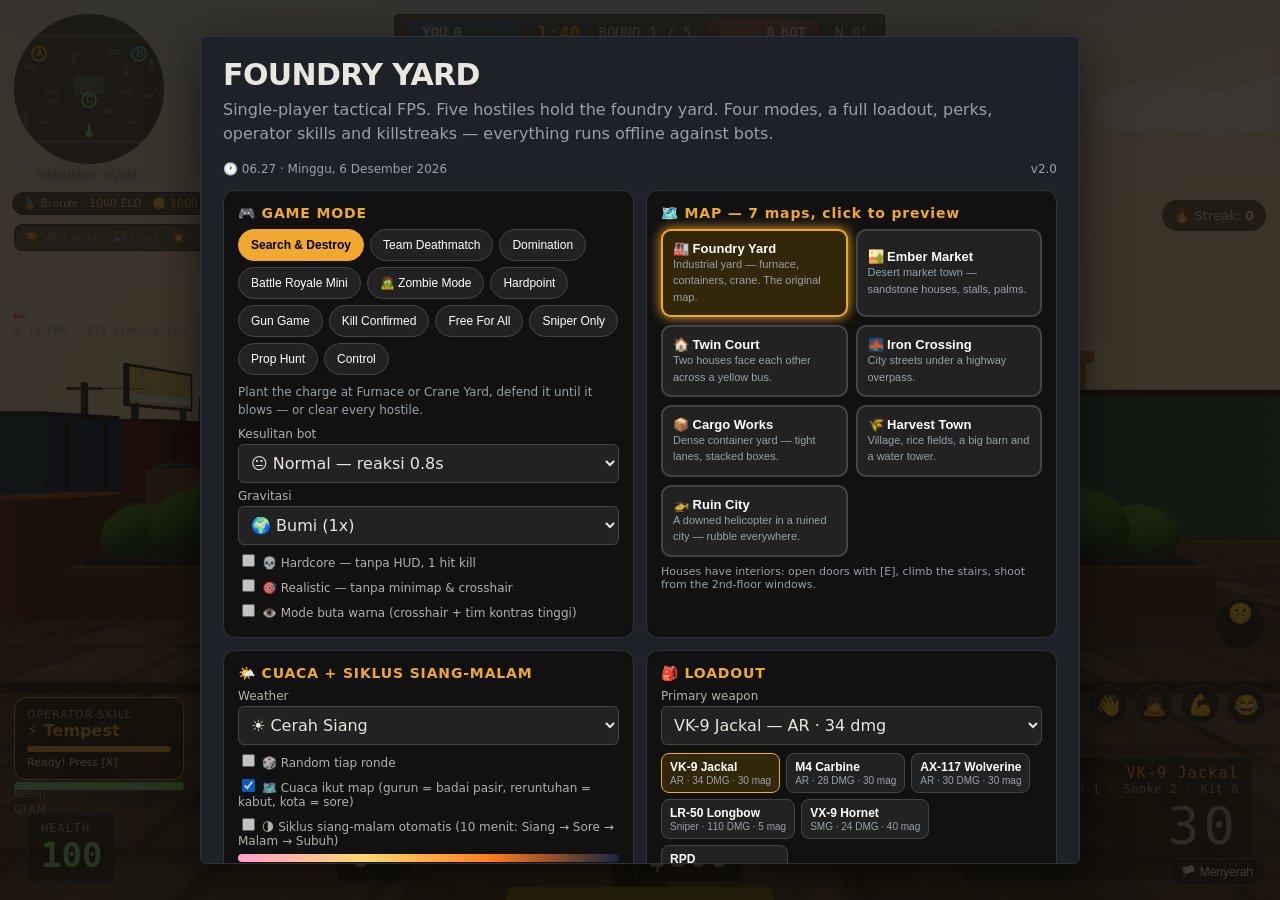
==== commit 551835bc: "Reference-style pass: dusk HUD (round minimap, team chips, radio callouts, SITE signs, tracer tubes," ====
--- a/game/index.html
+++ b/game/index.html
@@ -11,8 +11,17 @@
 <body>
 <div id="game"></div>
 <div id="hud" aria-hidden="true">
-  <canvas id="minimap" width="148" height="100"></canvas>
-  <div id="topbar"><span id="round-label">ROUND 1 / 5</span><span id="compass">N 0°</span><span id="timer">1:40</span><span>YOU <b id="score-value">0 - 0</b> BOT</span></div>
+  <div id="minimap-wrap">
+    <canvas id="minimap" width="148" height="148"></canvas>
+    <div id="map-label">FOUNDRY YARD</div>
+  </div>
+  <div id="topbar">
+    <span class="team-chip team-you">YOU <b id="score-you">0</b> <span id="score-you-pips" class="pips"></span></span>
+    <span id="timer">1:40</span>
+    <span id="round-label">ROUND 1 / 5</span>
+    <span class="team-chip team-bot"><span id="score-bot-pips" class="pips"></span> <b id="score-bot">0</b> BOT</span>
+    <span id="compass">N 0°</span>
+  </div>
   <div id="objective"><b id="mode-name">SEARCH &amp; DESTROY</b> • <span id="objective-text">Plant the charge at Furnace or Crane Yard</span></div>
   <div id="killfeed"></div>
   <div id="killstreak-bar">
@@ -31,10 +40,11 @@
   <div id="plant-bar" hidden><div class="track"><div id="plant-fill"></div></div><div id="plant-label"></div></div>
   <div id="bottombar">
     <div class="stat"><span>HEALTH</span><b id="hp">100</b></div>
-    <div class="stat"><span>ARMOR</span><b id="armor">0</b></div>
-    <div class="stat"><span>MONEY</span><b id="money">$800</b></div>
-    <div class="stat" style="text-align:right"><span id="weapon-name">VK-9 Jackal</span><span><span id="ammo-mag">30</span><span id="ammo-reserve">/ 90</span></span></div>
-  </div>
+    <div class="stat"><span>ARMOUR</span><b id="armor">0</b></div>
+    <div class="stat"><span>CASH</span><b id="money">$800</b></div>
+    <div class="stat" style="text-align:right"><span id="weapon-name">VK-9 Jackal</span><span id="nade-row">Frag 1 · Flash 1 · Smoke 2 · Kit 2</span><span><span id="ammo-mag">30</span><span id="ammo-reserve">/ 90</span></span></div>
+  </div>
+  <div id="radio-callout" hidden><b>RADIO</b> <span id="radio-text"></span></div>
   <div id="vignette"></div>
   <div id="flash"></div>
   <div id="lens-flare"></div>
@@ -89,7 +99,7 @@
   <div id="kill-message" hidden><div id="kill-title"></div><div id="kill-sub"></div></div>
   <div id="kill-confirm" hidden></div>
   <div id="weapon-fx"></div>
-  <canvas id="minimap-big" width="400" height="280" hidden></canvas>
+  <canvas id="minimap-big" width="360" height="360" hidden></canvas>
   <div id="scope-zoom" hidden></div>
   <div id="quick-emotes"></div>
   <button id="surrender-btn" type="button">🏳️ Menyerah</button>
--- a/game/style.css
+++ b/game/style.css
@@ -19,10 +19,15 @@
   #hitmarker i:nth-child(4){ top:13px; right:0; height:2px; width:9px; }
   #topbar { position:fixed; top:14px; left:50%; transform:translateX(-50%); display:flex; gap:18px; align-items:center; font-family:ui-monospace,Menlo,monospace; font-size:14px; background:rgba(10,12,10,.6); padding:6px 16px; border:1px solid #2c323a; border-radius:4px; }
   #timer { color:var(--amber); font-size:18px; font-weight:700; }
-  #score-value { color:var(--ink); font-weight:700; }
+  .team-chip { display:inline-flex; align-items:center; gap:6px; padding:2px 10px; border-radius:4px; font-weight:700; }
+  .team-you { background:rgba(42,122,255,.35); border:1px solid #2a7aff; }
+  .team-bot { background:rgba(255,90,77,.3); border:1px solid #ff5a4d; }
+  .team-chip .pips { font-size:10px; letter-spacing:2px; color:var(--amber); }
   #objective { position:fixed; top:60px; left:50%; transform:translateX(-50%); background:rgba(10,12,10,.6); padding:6px 16px; border:1px solid #2c323a; border-radius:99px; font-size:13px; white-space:nowrap; }
   #objective b { color:var(--amber); }
-  #minimap { position:fixed; top:14px; left:14px; border:1px solid #2c323a; border-radius:4px; }
+  #minimap-wrap { position:fixed; top:14px; left:14px; z-index:5; }
+#minimap { border:1px solid #2c323a; border-radius:50%; display:block; }
+#map-label { text-align:center; font-size:11px; letter-spacing:.12em; color:var(--ink); margin-top:4px; text-shadow:0 1px 4px #000; }
   #killfeed { position:fixed; top:14px; right:14px; text-align:right; font-size:13px; color:var(--ink); display:grid; gap:4px; }
   #killfeed div { background:rgba(10,12,10,.6); padding:3px 8px; border-radius:3px; }
   #killfeed .kill-firestorm { border-right:4px solid #ff5a1a; }
@@ -49,11 +54,13 @@
   #mythic-effect.void { background:radial-gradient(circle, rgba(138,0,255,.5), transparent 70%); }
   .mythic-pop { animation:emotePop 1s forwards; }
   #bottombar { position:fixed; left:0; right:0; bottom:0; display:flex; justify-content:space-between; align-items:flex-end; padding:18px 28px; font-family:ui-monospace,Menlo,monospace; }
+  .stat { background:rgba(10,12,10,.65); border:1px solid #2c323a; border-radius:6px; padding:6px 12px; }
   .stat b { font-size:34px; font-weight:600; }
   .stat span { color:var(--muted); font-size:12px; display:block; letter-spacing:.08em; }
   #ammo-mag { font-size:52px; }
   #ammo-reserve { font-size:16px; color:var(--muted); }
   #weapon-name { font-size:15px; color:var(--amber); }
+#nade-row { font-size:12px; color:var(--muted); letter-spacing:.04em; }
   #center-msg { position:fixed; top:22%; left:50%; transform:translateX(-50%); font-size:20px; font-weight:600; letter-spacing:.06em; text-shadow:0 2px 8px #000; text-align:center; }
   #plant-bar { position:fixed; top:32%; left:50%; transform:translateX(-50%); width:280px; text-align:center; }
   #plant-bar .track { height:8px; background:#2c323a; border-radius:4px; overflow:hidden; }
@@ -65,8 +72,8 @@
   #flash.on { opacity:.9; }
   .overlay { position:fixed; inset:0; display:grid; place-items:center; padding:24px; background:rgba(20,16,12,.82); overflow-y:auto; }
   .overlay[hidden] { display:none; }
-  .panel { width:min(880px,96%); max-height:92vh; overflow-y:auto; padding:28px; background:#1e2228; border:1px solid #2c323a; border-radius:6px; }
-  .panel h1 { margin:0 0 6px; font-size:34px; letter-spacing:-.02em; }
+  .panel { width:min(880px,96%); max-height:92vh; overflow-y:auto; padding:20px 22px; background:#1e2228; border:1px solid #2c323a; border-radius:6px; box-shadow:0 12px 48px rgba(0,0,0,.55); }
+  .panel h1 { margin:0 0 6px; font-size:30px; letter-spacing:-.02em; }
   .panel h1 em { color:var(--amber); font-style:normal; }
   .panel p { margin:0 0 16px; color:var(--muted); line-height:1.5; }
   .panel button.cta { font:inherit; font-weight:600; padding:12px 18px; border:1px solid var(--amber); border-radius:6px; background:var(--amber); color:#14161a; cursor:pointer; }
@@ -199,7 +206,7 @@
   #interact-hint { position:fixed; left:50%; bottom:150px; transform:translateX(-50%); background:rgba(0,0,0,.7); border:1px solid var(--amber); border-radius:99px; padding:8px 16px; font-size:13px; font-weight:700; display:none; pointer-events:none; }
 
 /* ---- v2 additions: killcam, spectator, scope, damage numbers, weather ---- */
-#profile-chip{position:absolute;top:44px;left:12px;background:rgba(10,12,10,.7);border:1px solid #333;border-radius:99px;padding:4px 10px;font-size:11px;color:#ffd76a;z-index:5}
+#profile-chip{position:absolute;top:192px;left:12px;background:rgba(10,12,10,.7);border:1px solid #333;border-radius:99px;padding:4px 10px;font-size:11px;color:#ffd76a;z-index:5}
 #dmg-number{position:absolute;top:44%;left:50%;transform:translate(-50%,0);font-size:20px;font-weight:900;color:#fff;text-shadow:0 0 6px #000;opacity:0;pointer-events:none;z-index:6}
 #dmg-number.show{opacity:1;animation:dmgFloat .7s ease-out}
 #dmg-number.head{color:#ff5a4d}
@@ -257,17 +264,17 @@
 @keyframes confFall{from{transform:translateY(0) rotate(0)}to{transform:translateY(320px) rotate(720deg)}}
 #scoreboard{position:fixed;left:50%;top:18%;transform:translateX(-50%);z-index:65;background:rgba(10,12,10,.92);border:1px solid var(--amber);border-radius:12px;padding:18px 26px;text-align:center;font-size:14px;line-height:1.9}
 #scoreboard[hidden]{display:none}
-#fps{position:fixed;left:14px;top:130px;font-size:12px;font-family:ui-monospace,monospace;color:#7ddc7d;z-index:5}
-#ping{position:fixed;left:14px;top:148px;font-size:12px;font-family:ui-monospace,monospace;color:#7ddc7d;z-index:5}
+#fps{position:fixed;left:14px;top:262px;font-size:12px;font-family:ui-monospace,monospace;color:#7ddc7d;z-index:5}
+#ping{position:fixed;left:14px;top:280px;font-size:12px;font-family:ui-monospace,monospace;color:#7ddc7d;z-index:5}
 #ping.ping-mid{color:#ffd24d}
 #ping.ping-bad{color:#ff5a4d}
-#fps-graph{position:fixed;left:14px;top:166px;display:flex;align-items:flex-end;gap:1px;height:20px;z-index:5}
+#fps-graph{position:fixed;left:14px;top:298px;display:flex;align-items:flex-end;gap:1px;height:20px;z-index:5}
 #fps-graph i{width:3px;display:block}
-#engine-stats{position:fixed;left:14px;top:192px;font-size:11px;font-family:ui-monospace,monospace;color:var(--muted);z-index:5}
-#stamina-bar{position:fixed;left:14px;bottom:120px;width:170px;height:8px;background:#222;border-radius:99px;overflow:hidden;z-index:5}
+#engine-stats{position:fixed;left:14px;top:324px;font-size:11px;font-family:ui-monospace,monospace;color:var(--muted);z-index:5}
+#stamina-bar{position:fixed;left:14px;bottom:110px;width:170px;height:8px;background:#222;border-radius:99px;overflow:hidden;z-index:5}
 #stamina-fill{height:100%;background:#7ddc7d;width:100%}
-#move-status{position:fixed;left:14px;bottom:136px;font-size:11px;color:var(--muted);letter-spacing:.1em;z-index:5}
-#surface-label{position:fixed;left:14px;bottom:104px;font-size:11px;color:var(--muted);z-index:5}
+#move-status{position:fixed;left:14px;bottom:84px;font-size:11px;color:var(--muted);letter-spacing:.1em;z-index:5}
+#surface-label{position:fixed;left:14px;bottom:100px;font-size:11px;color:var(--muted);z-index:5}
 #reload-bar{position:fixed;left:50%;top:58%;transform:translateX(-50%);width:220px;text-align:center;z-index:6}
 #reload-bar[hidden]{display:none}
 #reload-bar .track{height:8px;background:#2c323a;border-radius:99px;overflow:hidden}
@@ -286,17 +293,27 @@
 #kill-sub{font-size:14px;color:#fff;text-shadow:0 1px 6px #000}
 #kill-confirm{position:fixed;left:50%;top:44%;transform:translateX(-50%);font-size:26px;font-weight:900;color:#7ddc7d;text-shadow:0 0 12px #000;z-index:40;pointer-events:none}
 #kill-confirm[hidden]{display:none}
-#weapon-fx{position:fixed;right:14px;bottom:120px;font-size:11px;color:var(--muted);background:rgba(10,12,10,.6);border:1px solid #2c323a;border-radius:8px;padding:6px 10px;z-index:5}
+#weapon-fx{position:fixed;left:14px;top:224px;font-size:11px;color:var(--muted);background:rgba(10,12,10,.6);border:1px solid #2c323a;border-radius:8px;padding:6px 10px;z-index:5}
 #minimap-big{position:fixed;left:50%;top:50%;transform:translate(-50%,-50%);border:2px solid var(--amber);border-radius:8px;z-index:30;background:#0a0c0a}
 #minimap-big[hidden]{display:none}
 #scope-zoom{position:fixed;right:20px;bottom:220px;font-size:13px;font-weight:700;color:#fff;background:rgba(0,0,0,.6);border-radius:99px;padding:4px 10px;z-index:6}
 #scope-zoom[hidden]{display:none}
-#quick-emotes{position:fixed;right:14px;bottom:60px;display:flex;gap:6px;z-index:7;pointer-events:auto}
+#quick-emotes{position:fixed;right:14px;bottom:175px;display:flex;gap:6px;z-index:7;pointer-events:auto}
 .qe-btn{background:rgba(20,22,26,.8);border:1px solid #555;color:#fff;border-radius:50%;width:40px;height:40px;font-size:20px;cursor:pointer}
 .qe-btn:hover{border-color:var(--amber);transform:scale(1.15)}
 #surrender-btn{position:fixed;right:14px;bottom:14px;z-index:7;pointer-events:auto;background:rgba(20,22,26,.8);border:1px solid #555;color:#fff;border-radius:99px;padding:6px 12px;font-size:12px;cursor:pointer}
 #ds-toggle{position:fixed;right:14px;bottom:250px;width:52px;height:52px;border-radius:50%;background:rgba(0,0,0,.6);border:1px solid #555;font-size:20px;cursor:pointer;pointer-events:auto;z-index:7}
 #ds-toggle.on{border-color:var(--cyan);box-shadow:0 0 12px var(--cyan)}
+/* Radio callout bar (reference HUD): bottom-centre, above the bottombar. */
+#radio-callout{position:fixed;bottom:110px;left:50%;transform:translateX(-50%);background:rgba(10,12,10,.75);border:1px solid #2c323a;border-radius:4px;padding:8px 16px;font-size:13px;letter-spacing:.04em;z-index:5;white-space:nowrap}
+#radio-callout b{color:var(--amber);margin-right:8px}
+#radio-callout[hidden]{display:none}
+/* Desktop (no touch): hide touch-only controls — the keyboard is the input. */
+body.no-touch #fire-btn,body.no-touch #fire-btn-left,body.no-touch #crouch-btn,
+body.no-touch #ads-btn,body.no-touch #dash-btn,body.no-touch #scope-btn,
+body.no-touch #reload-btn,body.no-touch #joystick,body.no-touch #wheel-btn{display:none!important}
+/* Dossier shots: hide the remaining click-only pills for a clean frame. */
+body.shot #surrender-btn,body.shot #ds-toggle{display:none!important}
 #dash-btn,#scope-btn,#reload-btn{position:absolute;width:52px;height:52px;border-radius:50%;background:rgba(20,22,26,.75);border:1px solid #666;color:#fff;font-size:20px;z-index:7}
 #dash-btn{right:170px;bottom:110px}
 #scope-btn{right:20px;bottom:250px}
@@ -346,11 +363,11 @@
 #vignette.low{opacity:.55}
 #vignette.crit{opacity:.9;animation:hpBlink 1s infinite}
 /* Hardcore / Realistic HUD hiding (v26.0.5) */
-#hud.hardcore #bottombar,#hud.hardcore #topbar,#hud.hardcore #objective,#hud.hardcore #killstreak-bar,#hud.hardcore #operator-box,#hud.hardcore #minimap,#hud.hardcore #weapon-fx,#hud.hardcore #fps,#hud.hardcore #ping,#hud.hardcore #engine-stats{display:none}
-#hud.realistic #minimap,#hud.realistic #crosshair{display:none}
+#hud.hardcore #bottombar,#hud.hardcore #topbar,#hud.hardcore #objective,#hud.hardcore #killstreak-bar,#hud.hardcore #operator-box,#hud.hardcore #minimap-wrap,#hud.hardcore #weapon-fx,#hud.hardcore #fps,#hud.hardcore #ping,#hud.hardcore #engine-stats{display:none}
+#hud.realistic #minimap-wrap,#hud.realistic #crosshair{display:none}
 /* Color-blind mode (v25.0.8) */
 #hud.colorblind #crosshair i{background:#00e5ff}
-#hud.colorblind #minimap{filter:saturate(1.6) contrast(1.2)}
+#hud.colorblind #minimap-wrap{filter:saturate(1.6) contrast(1.2)}
 /* Film grain (v25.0.7) */
 #hud::after{content:"";position:fixed;inset:0;pointer-events:none;opacity:.05;background-image:repeating-linear-gradient(0deg,rgba(255,255,255,.5) 0 1px,transparent 1px 3px)}
 /* Lens flare when looking at the sun (v18.6.5) */
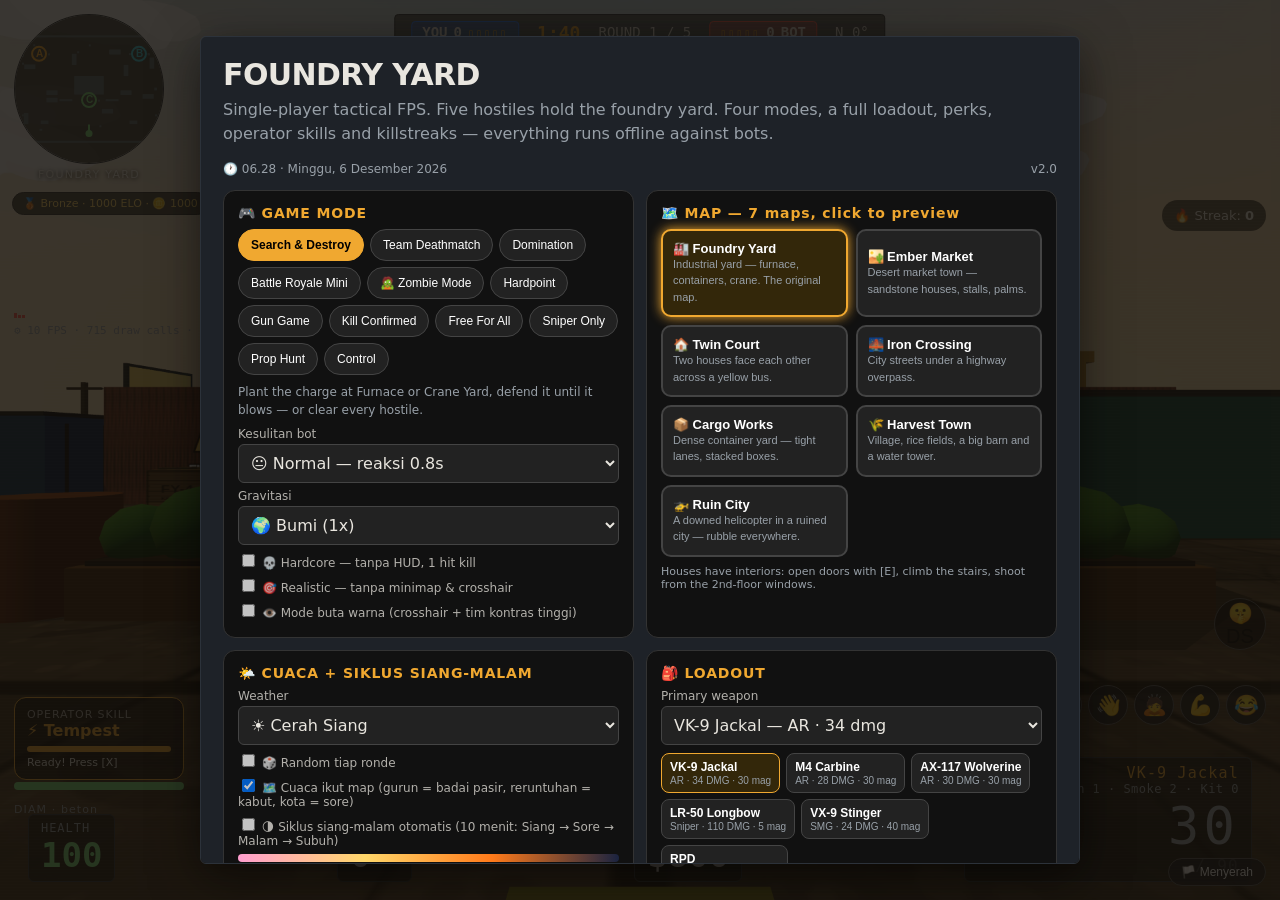
==== commit 13503202: "forge-fps hands/HUD pass: procedural gripping hands on the viewmodel (charcoal gloves, green sleeves" ====
--- a/game/index.html
+++ b/game/index.html
@@ -434,13 +434,14 @@
 </div>
 
 <div id="buy-menu" hidden>
-  <div class="buy-panel"><h2>BUY — FOUNDRY YARD</h2><div id="buy-items"></div></div>
+  <div class="buy-panel"><div class="buy-head"><h2>BUY — FOUNDRY YARD</h2><span id="buy-money">$800</span></div><div id="buy-items"></div></div>
 </div>
 
 <div id="end" class="overlay" hidden>
-  <section class="panel" role="dialog" aria-modal="true" style="width:min(480px,100%)">
+  <section class="panel" role="dialog" aria-modal="true" style="width:min(880px,96%)">
     <h1 id="end-title">ROUND WON</h1>
     <p id="end-sub"></p>
+    <div id="end-tables"></div>
     <button id="restart" class="cta" type="button">CONTINUE</button>
   </section>
 </div>
--- a/game/style.css
+++ b/game/style.css
@@ -78,6 +78,15 @@
   .panel p { margin:0 0 16px; color:var(--muted); line-height:1.5; }
   .panel button.cta { font:inherit; font-weight:600; padding:12px 18px; border:1px solid var(--amber); border-radius:6px; background:var(--amber); color:#14161a; cursor:pointer; }
   .panel button.cta:hover { background:var(--ink); border-color:var(--ink); }
+  #end h1 { font-size:40px; }
+  #end-tables { display:grid; grid-template-columns:1fr 1fr; gap:16px; margin:6px 0 16px; text-align:left; }
+  .end-team-head { display:flex; justify-content:space-between; font-weight:700; letter-spacing:.08em; padding:8px 10px; background:#1a2a4a; border-radius:5px 5px 0 0; }
+  .end-team-head.bot { background:#4a1f1a; }
+  .end-table { width:100%; border-collapse:collapse; font-size:13px; background:#262b31; }
+  .end-table th { color:var(--muted); font-size:11px; letter-spacing:.1em; text-align:left; padding:6px 10px; border-bottom:1px solid #2c323a; }
+  .end-table td { padding:7px 10px; border-bottom:1px solid #2c323a; }
+  .end-table tr:last-child td { border-bottom:none; }
+  .end-sub2 { color:var(--muted); font-size:12px; padding:8px 10px 0; }
   .keys { margin:18px 0 0; padding:0; list-style:none; display:grid; gap:7px; font-size:13px; color:var(--muted); }
   .keys kbd { padding:2px 6px; border:1px solid #2c323a; border-radius:4px; font-family:ui-monospace,Menlo,monospace; font-size:11px; color:var(--ink); }
   .menu-grid { display:grid; grid-template-columns:1fr 1fr; gap:12px; margin:14px 0; }
@@ -118,11 +127,19 @@
   .mythic-btn.void.sel { border-color:#8a00ff; background:#1e0033; }
   #buy-menu { position:fixed; inset:0; display:grid; place-items:center; background:rgba(20,16,12,.7); pointer-events:auto; }
   #buy-menu[hidden] { display:none; }
-  .buy-panel { width:min(520px,94%); background:#1e2228; border:1px solid var(--amber); border-radius:6px; padding:24px; }
-  .buy-panel h2 { margin:0 0 14px; color:var(--amber); letter-spacing:.08em; }
-  .buy-row { display:flex; justify-content:space-between; gap:12px; width:100%; text-align:left; font:inherit; color:var(--ink); background:#262b31; border:1px solid #2c323a; border-radius:5px; padding:12px; margin-bottom:8px; cursor:pointer; }
+  .buy-panel { width:min(880px,94%); max-height:92vh; overflow-y:auto; background:#1e2228; border:1px solid var(--amber); border-radius:6px; padding:20px 22px; }
+  .buy-head { display:flex; justify-content:space-between; align-items:baseline; margin-bottom:12px; }
+  .buy-panel h2 { margin:0; color:var(--amber); letter-spacing:.08em; }
+  #buy-money { color:#4ade80; font-weight:700; font-size:20px; }
+  .buy-sec { color:var(--muted); font-size:11px; letter-spacing:.14em; margin:10px 0 8px; }
+  .buy-grid { display:grid; grid-template-columns:repeat(3,1fr); gap:8px; }
+  .buy-row { display:flex; flex-direction:column; gap:2px; width:100%; text-align:left; font:inherit; color:var(--ink); background:#262b31; border:1px solid #2c323a; border-radius:5px; padding:10px 12px; cursor:pointer; }
   .buy-row:hover { border-color:var(--amber); }
-  .buy-row span { color:var(--muted); font-size:13px; }
+  .buy-row .buy-name { font-size:14px; }
+  .buy-row .buy-sub { color:var(--muted); font-size:12px; }
+  .buy-row .buy-price { color:#4ade80; font-weight:700; font-size:14px; }
+  .buy-row .buy-owned { color:var(--muted); font-weight:700; font-size:13px; }
+  .buy-note { margin-top:12px; color:var(--muted); font-size:12px; text-align:center; }
   .buy-note { color:var(--muted); font-size:13px; margin-top:6px; }
   /* ---- Emote wheel (hold B / tap 🎭) ---- */
   #wheel-btn { position:fixed; right:14px; bottom:180px; width:52px; height:52px; border-radius:50%; background:rgba(0,0,0,.6); border:1px solid var(--amber); font-size:24px; cursor:pointer; pointer-events:auto; }
@@ -274,7 +291,8 @@
 #stamina-bar{position:fixed;left:14px;bottom:110px;width:170px;height:8px;background:#222;border-radius:99px;overflow:hidden;z-index:5}
 #stamina-fill{height:100%;background:#7ddc7d;width:100%}
 #move-status{position:fixed;left:14px;bottom:84px;font-size:11px;color:var(--muted);letter-spacing:.1em;z-index:5}
-#surface-label{position:fixed;left:14px;bottom:100px;font-size:11px;color:var(--muted);z-index:5}
+#surface-label{display:none}
+#weapon-fx{display:none}
 #reload-bar{position:fixed;left:50%;top:58%;transform:translateX(-50%);width:220px;text-align:center;z-index:6}
 #reload-bar[hidden]{display:none}
 #reload-bar .track{height:8px;background:#2c323a;border-radius:99px;overflow:hidden}
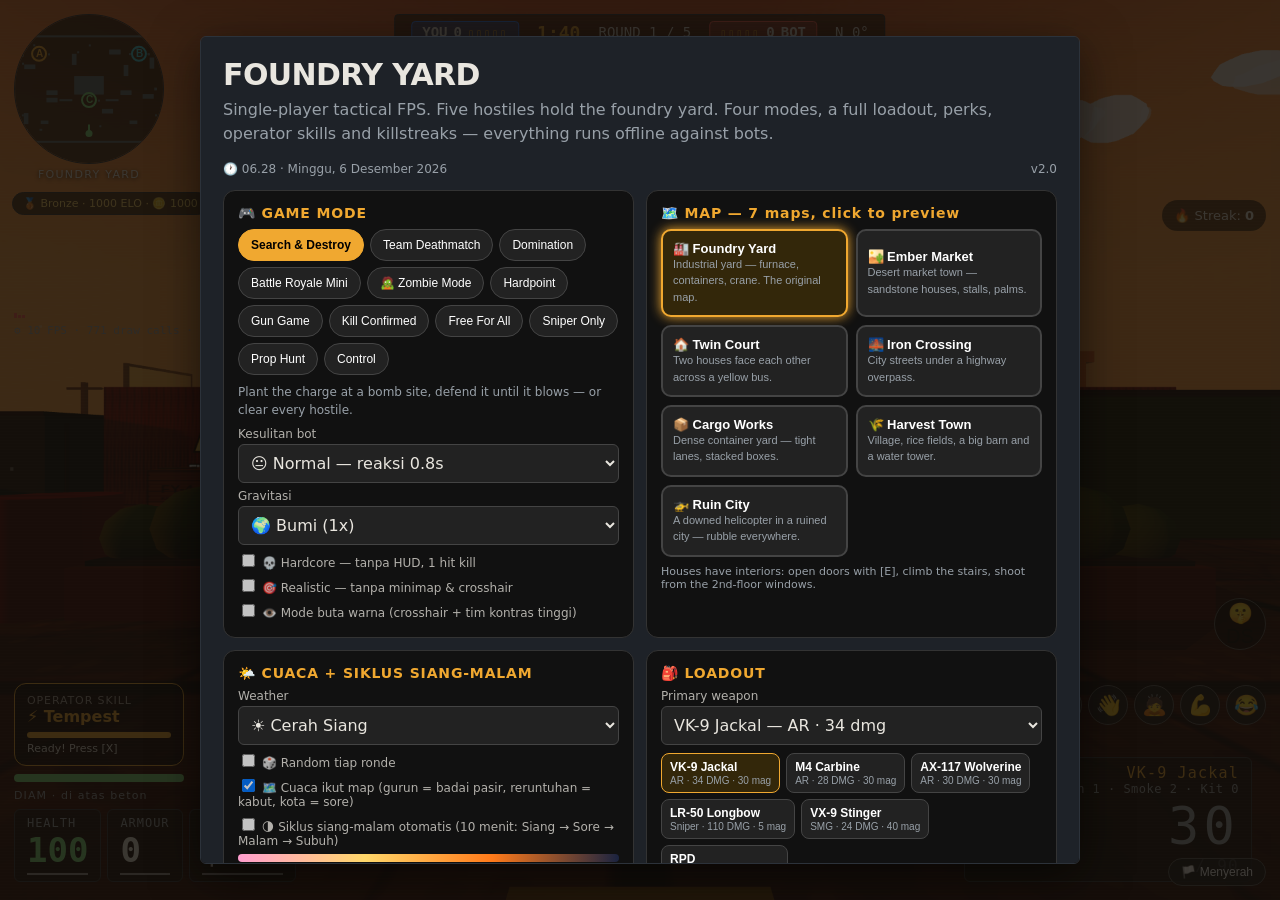
==== commit 20a48d12: "Map variety: per-map sites, names, prop variety, walkable bridges - Each map now has its own site po" ====
--- a/game/index.html
+++ b/game/index.html
@@ -22,7 +22,7 @@
     <span class="team-chip team-bot"><span id="score-bot-pips" class="pips"></span> <b id="score-bot">0</b> BOT</span>
     <span id="compass">N 0°</span>
   </div>
-  <div id="objective"><b id="mode-name">SEARCH &amp; DESTROY</b> • <span id="objective-text">Plant the charge at Furnace or Crane Yard</span></div>
+  <div id="objective"><b id="mode-name">SEARCH &amp; DESTROY</b> • <span id="objective-text">Plant the charge at a bomb site</span></div>
   <div id="killfeed"></div>
   <div id="killstreak-bar">
     <div id="streak-info">🔥 Streak: <b id="streak-count">0</b></div>
@@ -185,7 +185,7 @@
           <button class="mode-btn" data-mode="prophunt">Prop Hunt</button>
           <button class="mode-btn" data-mode="control">Control</button>
         </div>
-        <div id="mode-desc" style="font-size:12px;color:var(--muted);margin-top:8px;line-height:1.5">Plant the charge at Furnace or Crane Yard, defend it until it blows — or clear every hostile.</div>
+        <div id="mode-desc" style="font-size:12px;color:var(--muted);margin-top:8px;line-height:1.5">Plant the charge at a bomb site, defend it until it blows — or clear every hostile.</div>
         <label style="display:block;margin-top:8px">Kesulitan bot</label>
         <select id="difficulty-select">
           <option value="easy">😊 Easy — reaksi 1.2s, aim error besar</option>
--- a/game/style.css
+++ b/game/style.css
@@ -17,6 +17,9 @@
   #hitmarker i:nth-child(2){ left:13px; bottom:0; width:2px; height:9px; }
   #hitmarker i:nth-child(3){ top:13px; left:0; height:2px; width:9px; }
   #hitmarker i:nth-child(4){ top:13px; right:0; height:2px; width:9px; }
+  #dmg-dir { position:fixed; left:50%; top:50%; width:260px; height:260px; transform:translate(-50%,-50%) rotate(0deg); opacity:0; transition:opacity .15s; pointer-events:none; z-index:47; }
+  #dmg-dir.on { opacity:1; }
+  #dmg-dir i { position:absolute; left:50%; top:2px; width:72px; height:16px; margin-left:-36px; background:#ff2d1e; border-radius:8px; box-shadow:0 0 18px rgba(255,40,20,.95), 0 0 4px rgba(255,255,255,.6); }
   #topbar { position:fixed; top:14px; left:50%; transform:translateX(-50%); display:flex; gap:18px; align-items:center; font-family:ui-monospace,Menlo,monospace; font-size:14px; background:rgba(10,12,10,.6); padding:6px 16px; border:1px solid #2c323a; border-radius:4px; }
   #timer { color:var(--amber); font-size:18px; font-weight:700; }
   .team-chip { display:inline-flex; align-items:center; gap:6px; padding:2px 10px; border-radius:4px; font-weight:700; }
@@ -40,7 +43,7 @@
   #streak-info { background:rgba(0,0,0,.6); padding:8px 12px; border-radius:99px; font-size:13px; }
   .ks-btn { background:var(--amber); color:#000; border:none; padding:8px 12px; border-radius:99px; font-weight:800; cursor:pointer; font-size:12px; }
   .ks-btn:hover { background:var(--ink); }
-  #operator-box { position:fixed; left:14px; bottom:120px; background:rgba(0,0,0,.6); padding:10px 12px; border-radius:12px; border:1px solid var(--amber); min-width:170px; }
+  #operator-box { position:fixed; left:14px; bottom:134px; background:rgba(0,0,0,.6); padding:10px 12px; border-radius:12px; border:1px solid var(--amber); min-width:170px; }
   #operator-box .lbl { font-size:11px; opacity:.7; letter-spacing:.08em; }
   #operator-name { font-weight:900; color:var(--amber); }
   #operator-box .track { background:#333; height:6px; border-radius:99px; margin-top:6px; overflow:hidden; }
@@ -53,9 +56,10 @@
   #mythic-effect.fire { background:radial-gradient(circle, rgba(255,100,0,.4), transparent 70%); }
   #mythic-effect.void { background:radial-gradient(circle, rgba(138,0,255,.5), transparent 70%); }
   .mythic-pop { animation:emotePop 1s forwards; }
-  #bottombar { position:fixed; left:0; right:0; bottom:0; display:flex; justify-content:space-between; align-items:flex-end; padding:18px 28px; font-family:ui-monospace,Menlo,monospace; }
+  #bottombar { position:fixed; left:0; right:0; bottom:0; display:flex; justify-content:flex-start; gap:6px; align-items:flex-end; padding:18px 28px 18px 14px; font-family:ui-monospace,Menlo,monospace; }
+  #bottombar .stat:last-child { margin-left:auto; }
   .stat { background:rgba(10,12,10,.65); border:1px solid #2c323a; border-radius:6px; padding:6px 12px; }
-  .stat b { font-size:34px; font-weight:600; }
+  .stat b { font-size:34px; font-weight:600; display:block; border-bottom:2px solid rgba(255,255,255,.55); padding-bottom:3px; }
   .stat span { color:var(--muted); font-size:12px; display:block; letter-spacing:.08em; }
   #ammo-mag { font-size:52px; }
   #ammo-reserve { font-size:16px; color:var(--muted); }
@@ -127,13 +131,13 @@
   .mythic-btn.void.sel { border-color:#8a00ff; background:#1e0033; }
   #buy-menu { position:fixed; inset:0; display:grid; place-items:center; background:rgba(20,16,12,.7); pointer-events:auto; }
   #buy-menu[hidden] { display:none; }
-  .buy-panel { width:min(880px,94%); max-height:92vh; overflow-y:auto; background:#1e2228; border:1px solid var(--amber); border-radius:6px; padding:20px 22px; }
-  .buy-head { display:flex; justify-content:space-between; align-items:baseline; margin-bottom:12px; }
+  .buy-panel { width:min(880px,94%); max-height:92vh; overflow-y:auto; background:#1e2228; border:1px solid var(--amber); border-radius:6px; padding:14px 18px; }
+  .buy-head { display:flex; justify-content:space-between; align-items:baseline; margin-bottom:8px; }
   .buy-panel h2 { margin:0; color:var(--amber); letter-spacing:.08em; }
   #buy-money { color:#4ade80; font-weight:700; font-size:20px; }
-  .buy-sec { color:var(--muted); font-size:11px; letter-spacing:.14em; margin:10px 0 8px; }
-  .buy-grid { display:grid; grid-template-columns:repeat(3,1fr); gap:8px; }
-  .buy-row { display:flex; flex-direction:column; gap:2px; width:100%; text-align:left; font:inherit; color:var(--ink); background:#262b31; border:1px solid #2c323a; border-radius:5px; padding:10px 12px; cursor:pointer; }
+  .buy-sec { color:var(--muted); font-size:11px; letter-spacing:.14em; margin:8px 0 6px; }
+  .buy-grid { display:grid; grid-template-columns:repeat(4,1fr); gap:6px; }
+  .buy-row { display:flex; flex-direction:column; gap:2px; width:100%; text-align:left; font:inherit; color:var(--ink); background:#262b31; border:1px solid #2c323a; border-radius:5px; padding:8px 10px; cursor:pointer; }
   .buy-row:hover { border-color:var(--amber); }
   .buy-row .buy-name { font-size:14px; }
   .buy-row .buy-sub { color:var(--muted); font-size:12px; }
@@ -288,9 +292,9 @@
 #fps-graph{position:fixed;left:14px;top:298px;display:flex;align-items:flex-end;gap:1px;height:20px;z-index:5}
 #fps-graph i{width:3px;display:block}
 #engine-stats{position:fixed;left:14px;top:324px;font-size:11px;font-family:ui-monospace,monospace;color:var(--muted);z-index:5}
-#stamina-bar{position:fixed;left:14px;bottom:110px;width:170px;height:8px;background:#222;border-radius:99px;overflow:hidden;z-index:5}
+#stamina-bar{position:fixed;left:14px;bottom:118px;width:170px;height:8px;background:#222;border-radius:99px;overflow:hidden;z-index:5}
 #stamina-fill{height:100%;background:#7ddc7d;width:100%}
-#move-status{position:fixed;left:14px;bottom:84px;font-size:11px;color:var(--muted);letter-spacing:.1em;z-index:5}
+#move-status{position:fixed;left:14px;bottom:98px;font-size:11px;color:var(--muted);letter-spacing:.1em;z-index:5}
 #surface-label{display:none}
 #weapon-fx{display:none}
 #reload-bar{position:fixed;left:50%;top:58%;transform:translateX(-50%);width:220px;text-align:center;z-index:6}
@@ -299,7 +303,7 @@
 #reload-fill{height:100%;background:var(--amber);width:0%}
 #reload-label{font-size:11px;color:var(--amber);margin-top:4px;letter-spacing:.1em}
 #hint-bar{position:fixed;left:50%;bottom:210px;transform:translateX(-50%);font-size:13px;color:#cfe6ff;text-shadow:0 1px 6px #000;opacity:0;transition:opacity .3s;z-index:5;pointer-events:none}
-#chat-log{position:fixed;left:14px;bottom:210px;font-size:12px;color:#cfe6ff;z-index:5;display:grid;gap:3px;max-width:320px}
+#chat-log{position:fixed;left:14px;bottom:224px;font-size:12px;color:#cfe6ff;z-index:5;display:grid;gap:3px;max-width:320px}
 #chat-log div{background:rgba(10,12,10,.6);padding:3px 8px;border-radius:4px}
 #chat-bubble{position:fixed;left:50%;top:52%;transform:translateX(-50%);background:rgba(255,255,255,.92);color:#111;border-radius:12px;padding:6px 12px;font-size:13px;z-index:6}
 #chat-bubble[hidden]{display:none}
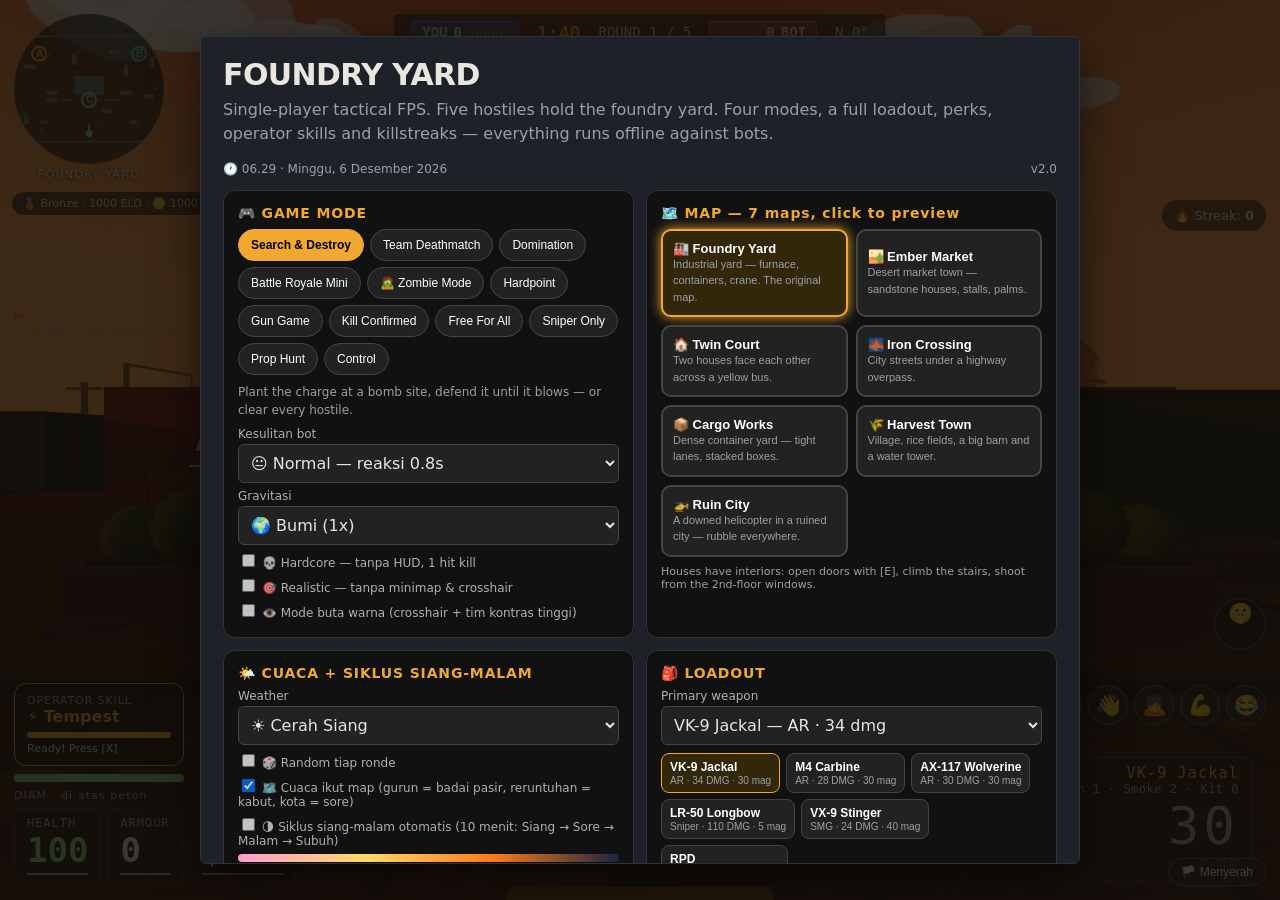
==== commit e91c8b33: "Wiring pass: GLB viewmodel weapons + re-posed arms, realistic soldier bots, GLB props + LowPoly vehi" ====
--- a/game/index.html
+++ b/game/index.html
@@ -447,7 +447,7 @@
 </div>
 
 <script type="importmap">
-{ "imports": { "three": "./vendor/three/three.module.min.js" } }
+{ "imports": { "three": "./vendor/three/three.module.min.js", "three/addons/": "./vendor/three/addons/" } }
 </script>
 <script type="module" src="./src/main.js"></script>
 </body>
